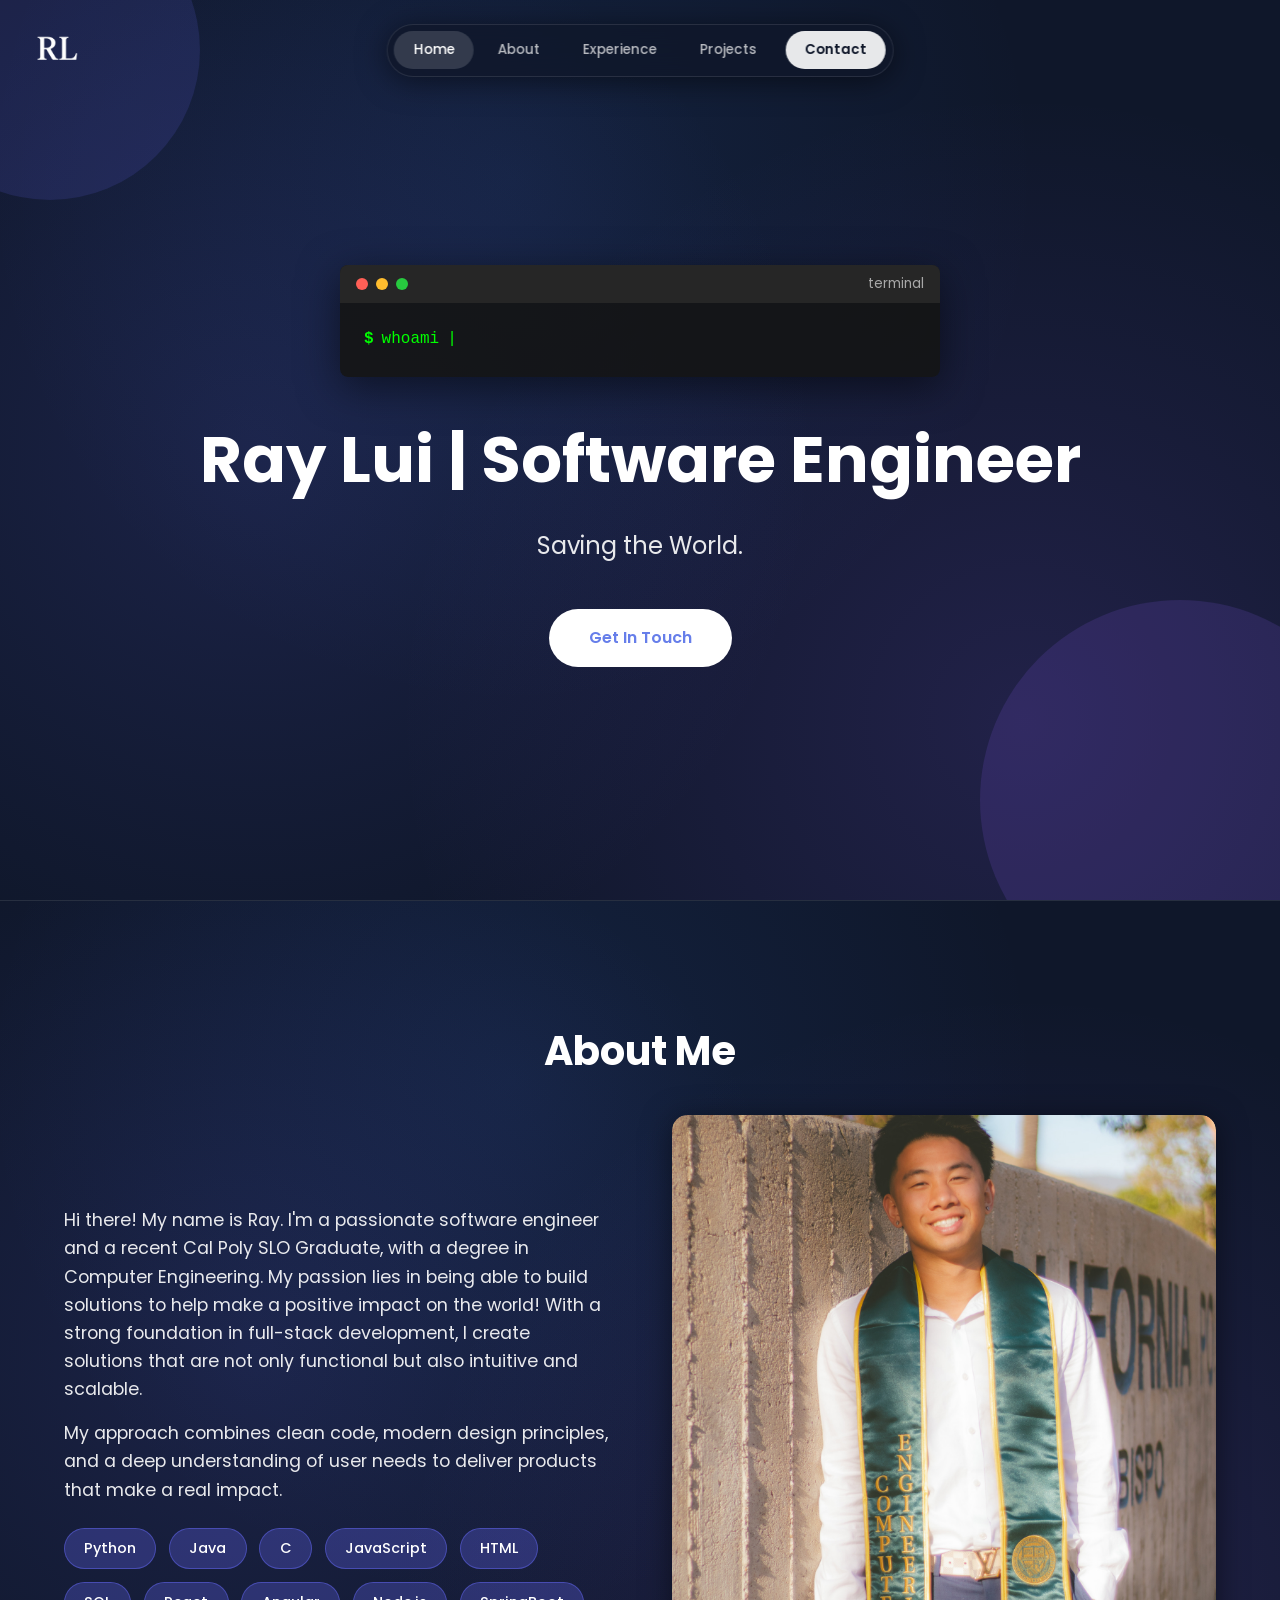
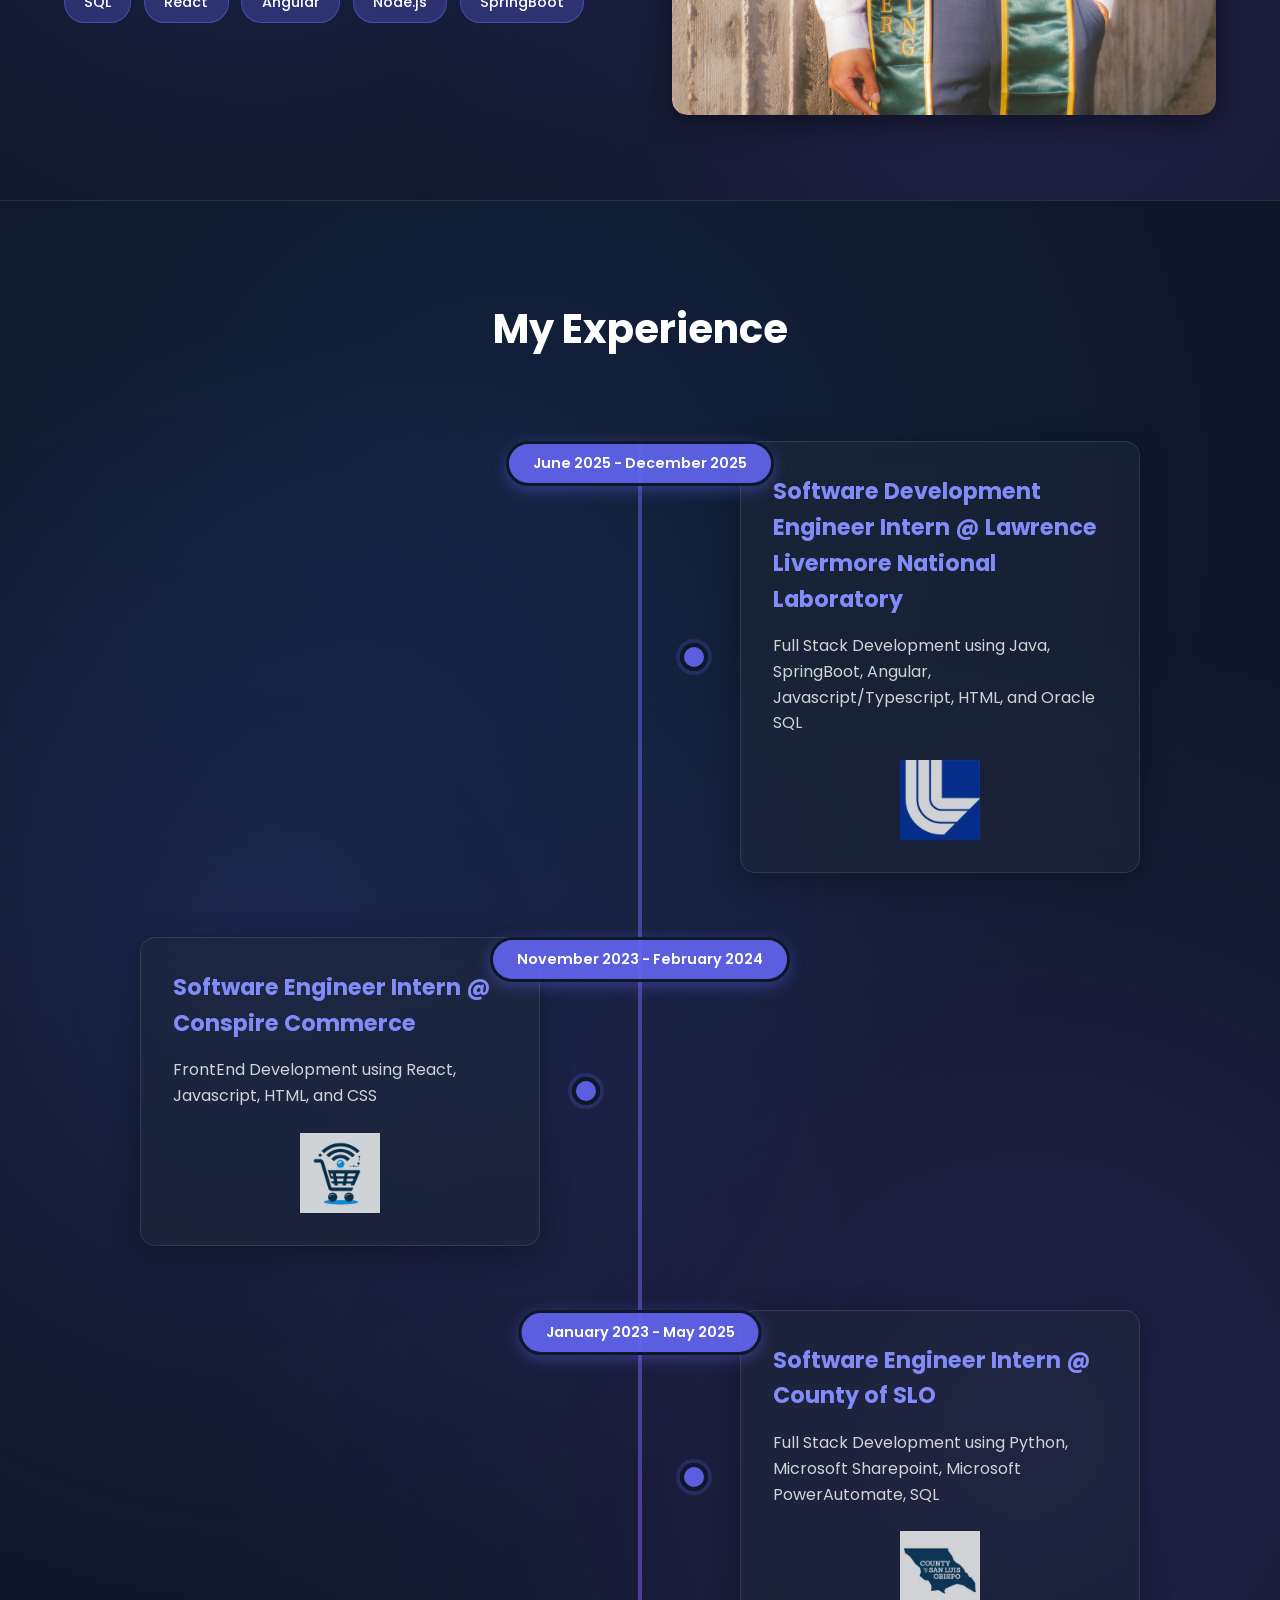
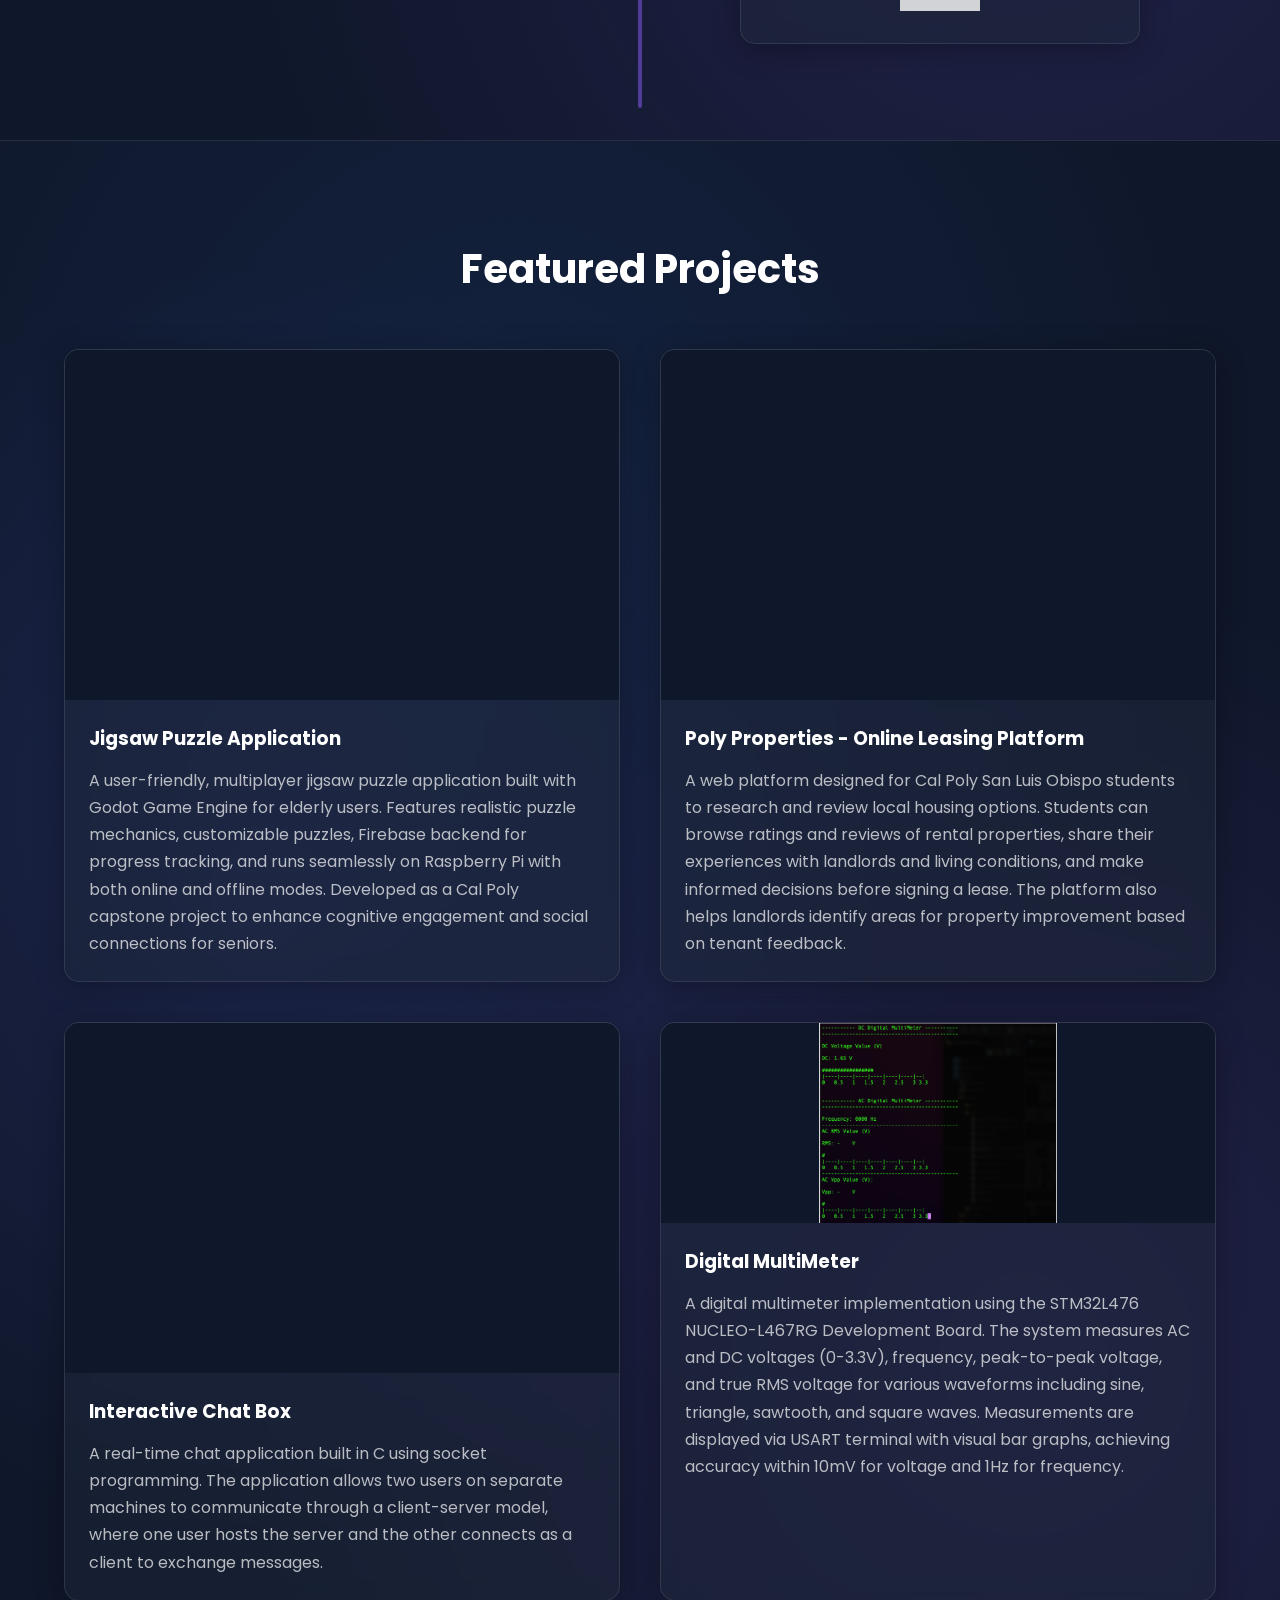
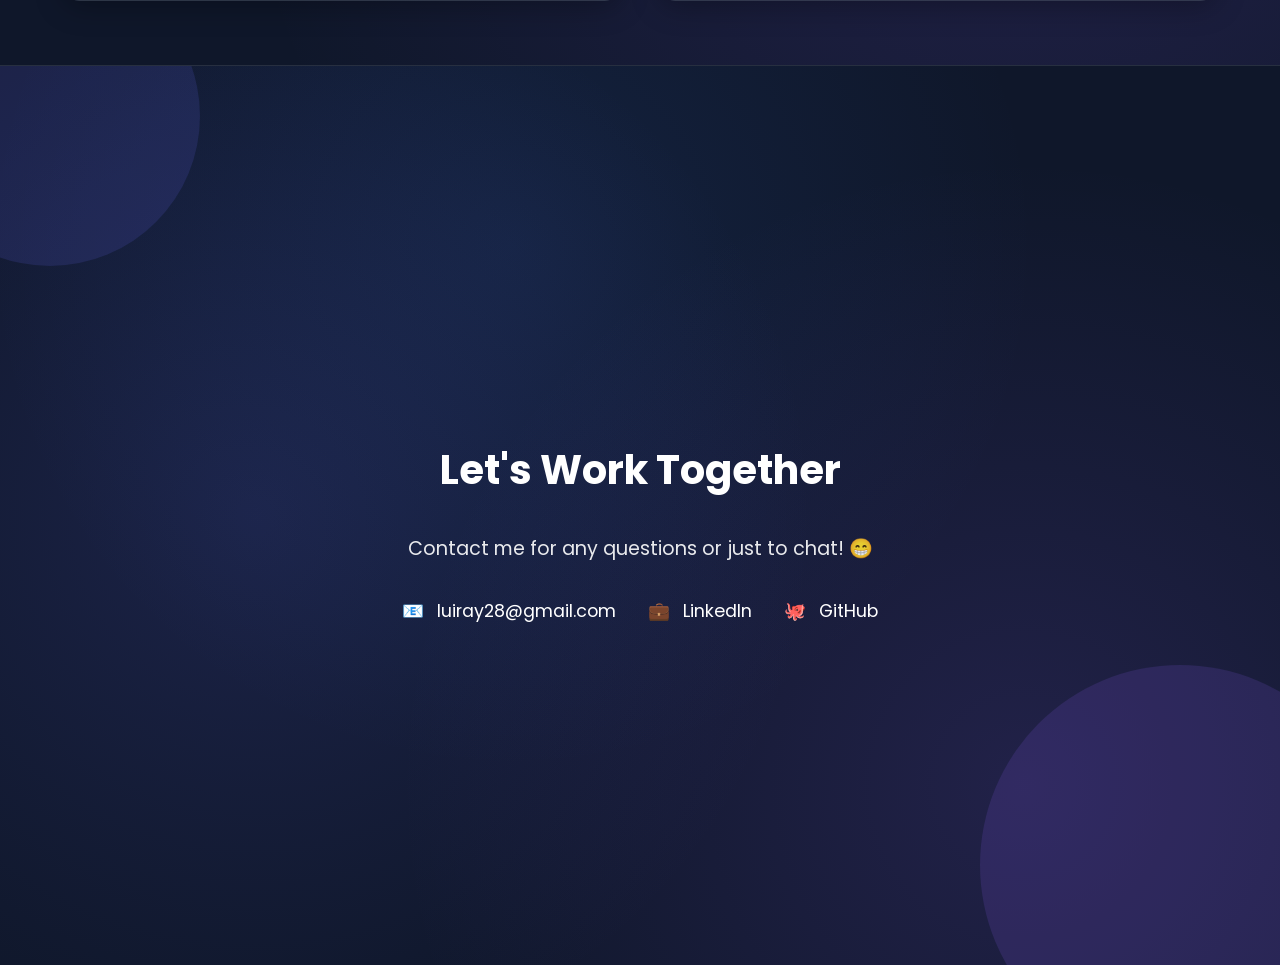
==== index.html @ 3133f4c2 "experience div lined up properly" ====
<!DOCTYPE html>
<html lang="en">
  <head>
    <meta charset="UTF-8" />
    <meta name="viewport" content="width=device-width, initial-scale=1.0" />
    <meta
      name="description"
      content="Software Engineer Portfolio - Full-stack developer specializing in modern web technologies"
    />
    <title>Ray Lui | Software Engineer</title>

    <!-- Link to your CSS file -->
    <link rel="stylesheet" href="css/style.css" />
    <link
      href="https://fonts.googleapis.com/css2?family=Poppins:wght@400;500;600;700;800&display=swap"
      rel="stylesheet"
    />
  </head>
  <body>
    <div class="logo-container">
      <a href="#home">
        <img src="images/Logo_White.png" alt="Your Logo" class="site-logo" />
      </a>
    </div>
    <!-- Navigation -->
    <nav>
      <div class="nav-pill-container">
        <a href="#home" class="nav-pill active">Home</a>
        <a href="#about" class="nav-pill">About</a>
        <a href="#experience" class="nav-pill">Experience</a>
        <a href="#projects" class="nav-pill">Projects</a>
        <a href="#contact" class="nav-pill-cta">Contact</a>
      </div>
    </nav>

    <!-- Hero Section -->
    <section id="home" class="hero">
      <div class="particles"></div>
      <div class="hero-content">
        <!-- Terminal Animation -->
        <div class="terminal">
          <div class="terminal-header">
            <div class="terminal-buttons">
              <span class="terminal-button red"></span>
              <span class="terminal-button yellow"></span>
              <span class="terminal-button green"></span>
            </div>
            <div class="terminal-title">terminal</div>
          </div>

          <div class="terminal-body">
            <div class="terminal-line">
              <span class="terminal-prompt">$</span>
              <span class="terminal-text"></span>
              <span class="terminal-cursor">|</span>
            </div>
          </div>
        </div>

        <h1>Ray Lui | Software Engineer</h1>
        <p class="subtitle">
          <span class="typing-text">Saving the World.</span>
        </p>
        <a href="#contact" class="cta-button">Get In Touch</a>
      </div>
    </section>

    <!-- About Section -->
    <section id="about" class="about">
      <div class="container">
        <h2>About Me</h2>
        <div class="about-content">
          <div class="about-text">
            <p>
              Hi there! My name is Ray. I'm a passionate software engineer and a
              recent Cal Poly SLO Graduate, with a degree in Computer
              Engineering. My passion lies in being able to build solutions to
              help make a positive impact on the world! With a strong foundation
              in full-stack development, I create solutions that are not only
              functional but also intuitive and scalable.
            </p>
            <p>
              My approach combines clean code, modern design principles, and a
              deep understanding of user needs to deliver products that make a
              real impact.
            </p>
            <div class="skills">
              <span class="skill-tag">Python</span>
              <span class="skill-tag">Java</span>
              <span class="skill-tag">C</span>
              <span class="skill-tag">JavaScript</span>
              <span class="skill-tag">HTML</span>
              <span class="skill-tag">SQL</span>
              <span class="skill-tag">React</span>
              <span class="skill-tag">Angular</span>
              <span class="skill-tag">Node.js</span>
              <span class="skill-tag">SpringBoot</span>
            </div>
          </div>
          <div class="about-image">
            <img
              src="images/gradPhoto.JPG"
              alt="Graduation photo"
              class="project-image"
            />
          </div>
        </div>
      </div>
    </section>

    <!-- Experience Section -->
    <section id="experience">
      <div class="container">
        <h2>My Experience</h2>
        <div class="timeline">
          <div class="timeline-item">
            <div class="timeline-date">June 2025 - December 2025</div>
            <div class="timeline-content">
              <div class="service-card">
                <h3>
                  Software Development Engineer Intern @ Lawrence Livermore
                  National Laboratory
                </h3>
                <p>
                  Full Stack Development using Java, SpringBoot, Angular,
                  Javascript/Typescript, HTML, and Oracle SQL
                </p>
                <div class="company-logo">
                  <img
                    src="images/lawrence_livermore_national_laboratory_logo.jpeg"
                    alt="LLNL Logo"
                  />
                </div>
              </div>
            </div>
          </div>

          <div class="timeline-item">
            <div class="timeline-date">November 2023 - February 2024</div>
            <div class="timeline-content">
              <div class="service-card">
                <h3>Software Engineer Intern @ Conspire Commerce</h3>
                <p>
                  FrontEnd Development using React, Javascript, HTML, and CSS
                </p>
                <div class="company-logo">
                  <img
                    src="images/conspirecommerce_logo.jpeg"
                    alt="Conspire Commerce Logo"
                  />
                </div>
              </div>
            </div>
          </div>

          <div class="timeline-item">
            <div class="timeline-date">January 2023 - May 2025</div>
            <div class="timeline-content">
              <div class="service-card">
                <h3>Software Engineer Intern @ County of SLO</h3>
                <p>
                  Full Stack Development using Python, Microsoft Sharepoint,
                  Microsoft PowerAutomate, SQL
                </p>
                <div class="company-logo">
                  <img
                    src="images/countyOfSloLogo.jpeg"
                    alt="County of SLO Logo"
                  />
                </div>
              </div>
            </div>
          </div>
        </div>
      </div>
    </section>

    <!-- Projects Section -->
    <section id="projects">
      <div class="container">
        <h2>Featured Projects</h2>
        <div class="projects-grid">
          <div class="project-card">
            <div class="project-video pdf-thumbnail">
              <video autoplay loop muted playsinline>
                <source src="videos/JigsawDemo.mp4" type="video/mp4" />
                Your browser does not support the video tag.
              </video>
              <div class="pdf-hover-overlay">
                <button class="view-pdf-btn" data-pdf="assets/Jigsaw.pdf">
                  📄 View Report
                </button>
              </div>
            </div>
            <div class="project-content">
              <h3>Jigsaw Puzzle Application</h3>
              <p>
                A user-friendly, multiplayer jigsaw puzzle application built
                with Godot Game Engine for elderly users. Features realistic
                puzzle mechanics, customizable puzzles, Firebase backend for
                progress tracking, and runs seamlessly on Raspberry Pi with both
                online and offline modes. Developed as a Cal Poly capstone
                project to enhance cognitive engagement and social connections
                for seniors.
              </p>
              <!-- Mobile button - BELOW content -->
              <button
                class="view-pdf-btn mobile-btn"
                data-pdf="assets/Jigsaw.pdf"
              >
                📄 View Report
              </button>
            </div>
          </div>
          <div class="project-card">
            <div class="project-video pdf-thumbnail">
              <video autoplay loop muted playsinline>
                <source src="videos/PolyPropertiesDemo.mp4" type="video/mp4" />
                Your browser does not support the video tag.
              </video>
              <div class="pdf-hover-overlay">
                <button
                  class="view-pdf-btn"
                  data-pdf="assets/PolyProperties.pdf"
                >
                  📄 View Report
                </button>
              </div>
            </div>
            <div class="project-content">
              <h3>Poly Properties - Online Leasing Platform</h3>
              <p>
                A web platform designed for Cal Poly San Luis Obispo students to
                research and review local housing options. Students can browse
                ratings and reviews of rental properties, share their
                experiences with landlords and living conditions, and make
                informed decisions before signing a lease. The platform also
                helps landlords identify areas for property improvement based on
                tenant feedback.
              </p>
              <!-- Mobile button - BELOW content -->
              <button
                class="view-pdf-btn mobile-btn"
                data-pdf="assets/PolyProperties.pdf"
              >
                📄 View Report
              </button>
            </div>
          </div>
          <div class="project-card">
            <div class="project-video">
              <video autoplay loop muted playsinline>
                <source src="videos/ChatBox.mp4" type="video/mp4" />
                Your browser does not support the video tag.
              </video>
            </div>
            <div class="project-content">
              <h3>Interactive Chat Box</h3>
              <p>
                A real-time chat application built in C using socket
                programming. The application allows two users on separate
                machines to communicate through a client-server model, where one
                user hosts the server and the other connects as a client to
                exchange messages.
              </p>
            </div>
          </div>
          <div class="project-card">
            <div class="project-image pdf-thumbnail">
              <img src="images/DMM.png" alt="Digital MultiMeter" />
              <div class="pdf-hover-overlay">
                <button class="view-pdf-btn" data-pdf="assets/P2DMM.pdf">
                  📄 View Report
                </button>
              </div>
            </div>
            <div class="project-content">
              <h3>Digital MultiMeter</h3>
              <p>
                A digital multimeter implementation using the STM32L476
                NUCLEO-L467RG Development Board. The system measures AC and DC
                voltages (0-3.3V), frequency, peak-to-peak voltage, and true RMS
                voltage for various waveforms including sine, triangle,
                sawtooth, and square waves. Measurements are displayed via USART
                terminal with visual bar graphs, achieving accuracy within 10mV
                for voltage and 1Hz for frequency.
              </p>
              <!-- Mobile button - BELOW content -->
              <button
                class="view-pdf-btn mobile-btn"
                data-pdf="assets/P2DMM.pdf"
              >
                📄 View Report
              </button>
            </div>
          </div>
        </div>
      </div>
    </section>

    <!-- Contact Section -->
    <section id="contact" class="contact">
      <div class="particles"></div>
      <div class="container">
        <h2>Let's Work Together</h2>
        <p style="font-size: 1.2rem; margin-bottom: 2rem; opacity: 0.9">
          Contact me for any questions or just to chat! 😁
        </p>
        <div class="contact-info">
          <div class="contact-item">
            <span>📧</span>
            <a href="mailto:luiray28@gmail.com">luiray28@gmail.com</a>
          </div>
          <div class="contact-item">
            <span>💼</span>
            <a href="https://www.linkedin.com/in/ray-lui123" target="_blank"
              >LinkedIn</a
            >
          </div>
          <div class="contact-item">
            <span>🐙</span>
            <a href="https://github.com/RayLui2" target="_blank">GitHub</a>
          </div>
        </div>
      </div>
    </section>

    <!-- PDF Modal -->
    <div id="pdfModal" class="pdf-modal">
      <div class="pdf-modal-content">
        <span class="close-pdf-modal">&times;</span>
        <iframe id="pdfFrame" src="" frameborder="0"></iframe>
      </div>
    </div>

    <!-- JavaScript for smooth scrolling and animations -->
    <script>
      // Smooth scrolling for navigation links
      document.querySelectorAll('a[href^="#"]').forEach((anchor) => {
        anchor.addEventListener('click', function (e) {
          e.preventDefault()
          const target = document.querySelector(this.getAttribute('href'))
          if (target) {
            target.scrollIntoView({ behavior: 'smooth' })
          }
        })
      })

      // Intersection Observer for fade-in animations
      const observer = new IntersectionObserver(
        (entries) => {
          entries.forEach((entry) => {
            if (entry.isIntersecting) {
              entry.target.style.opacity = '1'
              entry.target.style.transform = 'translateY(0)'
            }
          })
        },
        { threshold: 0.1 }
      )

      // Apply animations to cards
      document
        .querySelectorAll('.service-card, .project-card')
        .forEach((el) => {
          el.style.opacity = '0'
          el.style.transform = 'translateY(20px)'
          el.style.transition = 'opacity 0.6s, transform 0.6s'
          observer.observe(el)
        })

      // Highlight active nav pill on scroll
      const navPills = document.querySelectorAll('.nav-pill')
      const sections = document.querySelectorAll('section[id]')

      window.addEventListener('scroll', () => {
        let current = ''

        sections.forEach((section) => {
          const sectionTop = section.offsetTop
          const sectionHeight = section.clientHeight
          if (scrollY >= sectionTop - 200) {
            current = section.getAttribute('id')
          }
        })

        navPills.forEach((pill) => {
          pill.classList.remove('active')
          if (pill.getAttribute('href') === `#${current}`) {
            pill.classList.add('active')
          }
        })
      })

      // Play video on hover
      document.querySelectorAll('.project-card').forEach((card) => {
        const video = card.querySelector('.project-demo-video')
        if (video) {
          card.addEventListener('mouseenter', () => {
            video.play()
          })
          card.addEventListener('mouseleave', () => {
            video.pause()
            video.currentTime = 0
          })
        }
      })

      // PDF modal functionality
      const pdfModal = document.getElementById('pdfModal')
      const pdfFrame = document.getElementById('pdfFrame')
      const closePdfModal = document.querySelector('.close-pdf-modal')

      // Detect mobile device
      function isMobile() {
        return /Android|webOS|iPhone|iPad|iPod|BlackBerry|IEMobile|Opera Mini/i.test(
          navigator.userAgent
        )
      }

      // Open PDF modal
      document.querySelectorAll('.view-pdf-btn').forEach((btn) => {
        btn.addEventListener('click', function (e) {
          e.stopPropagation() // Prevent card click
          const pdfSrc = this.getAttribute('data-pdf')

          // On mobile, open in new tab instead of modal
          if (isMobile()) {
            window.open(pdfSrc, '_blank')
          } else {
            // Desktop: show in modal
            pdfFrame.src = pdfSrc
            pdfModal.style.display = 'block'
            document.body.style.overflow = 'hidden' // Prevent background scrolling
          }
        })
      })

      // Close modal with X button
      closePdfModal.addEventListener('click', () => {
        pdfModal.style.display = 'none'
        pdfFrame.src = ''
        document.body.style.overflow = 'auto'
      })

      // Close modal when clicking outside
      pdfModal.addEventListener('click', (e) => {
        if (e.target === pdfModal) {
          pdfModal.style.display = 'none'
          pdfFrame.src = ''
          document.body.style.overflow = 'auto'
        }
      })

      // Close modal with Escape key
      document.addEventListener('keydown', (e) => {
        if (e.key === 'Escape' && pdfModal.style.display === 'block') {
          pdfModal.style.display = 'none'
          pdfFrame.src = ''
          document.body.style.overflow = 'auto'
        }
      })

      // Terminal typing animation
      const terminalText = document.querySelector('.terminal-text')
      const commands = [
        'whoami',
        'Ray Lui - Software Engineer',
        'cat skills.txt',
        'Full-Stack Developer | Problem Solver',
      ]

      let commandIndex = 0
      let charIndex = 0
      let isDeleting = false
      let isPaused = false

      function typeTerminal() {
        const currentCommand = commands[commandIndex]

        if (isPaused) {
          setTimeout(typeTerminal, 1500)
          isPaused = false
          return
        }

        if (!isDeleting && charIndex <= currentCommand.length) {
          terminalText.textContent = currentCommand.substring(0, charIndex)
          charIndex++
          setTimeout(typeTerminal, 80)
        } else if (isDeleting && charIndex >= 0) {
          terminalText.textContent = currentCommand.substring(0, charIndex)
          charIndex--
          setTimeout(typeTerminal, 40)
        } else if (!isDeleting && charIndex > currentCommand.length) {
          isPaused = true
          isDeleting = true
          setTimeout(typeTerminal, 1500)
        } else if (isDeleting && charIndex < 0) {
          isDeleting = false
          commandIndex = (commandIndex + 1) % commands.length
          setTimeout(typeTerminal, 500)
        }
      }

      // Start terminal animation after a short delay
      setTimeout(typeTerminal, 500)

      // Force video autoplay on mobile
      if (isMobile()) {
        document.querySelectorAll('video').forEach((video) => {
          video.muted = true
          video.playsInline = true

          // Try to play immediately
          const playPromise = video.play()

          if (playPromise !== undefined) {
            playPromise.catch((error) => {
              // If autoplay fails, play on first user interaction
              document.addEventListener(
                'touchstart',
                function playOnTouch() {
                  video.play()
                  document.removeEventListener('touchstart', playOnTouch)
                },
                { once: true }
              )
            })
          }
        })
      }
    </script>
  </body>
</html>
---- css/style.css ----
/* ===========================
   RESET & BASE STYLES
   =========================== */
* {
  margin: 0;
  padding: 0;
  box-sizing: border-box;
}

body {
  font-family: 'Poppins', -apple-system, BlinkMacSystemFont, 'Segoe UI',
    sans-serif;
  line-height: 1.6;
  color: #333;
  overflow-x: hidden;
  background: #0f172a; /* Dark base background */
}

.container {
  max-width: 1200px;
  width: 100%;
}

section {
  min-height: 100vh;
  padding: 6rem 5% 4rem;
  display: flex;
  align-items: center;
  justify-content: center;
  position: relative;
}

h2 {
  font-size: 2.5rem;
  margin-bottom: 2rem;
  color: #ffffff;
  text-align: center;
}

/* ===========================
     ANIMATED BACKGROUND
     =========================== */
section::before {
  content: '';
  position: absolute;
  top: 0;
  left: 0;
  width: 100%;
  height: 100%;
  background: radial-gradient(
      circle at 20% 50%,
      rgba(99, 102, 241, 0.15) 0%,
      transparent 50%
    ),
    radial-gradient(
      circle at 80% 80%,
      rgba(139, 92, 246, 0.15) 0%,
      transparent 50%
    ),
    radial-gradient(
      circle at 40% 20%,
      rgba(59, 130, 246, 0.1) 0%,
      transparent 50%
    );
  animation: backgroundShift 15s ease-in-out infinite;
  z-index: 0;
}

@keyframes backgroundShift {
  0%,
  100% {
    opacity: 1;
    transform: scale(1) translate(0, 0);
  }
  33% {
    opacity: 0.8;
    transform: scale(1.1) translate(5%, -5%);
  }
  66% {
    opacity: 0.9;
    transform: scale(1.05) translate(-5%, 5%);
  }
}

/* Ensure content is above background */
.container {
  position: relative;
  z-index: 1;
}

/* ===========================
     LOGO
     =========================== */

/* Logo in top left */
.logo-container {
  position: fixed;
  top: 1.5rem;
  left: 2rem;
  z-index: 1001;
}

.site-logo {
  height: 50px;
  width: auto;
  transition: transform 0.3s ease;
  cursor: pointer;
}

.site-logo:hover {
  transform: scale(1.05);
}

/* ===========================
     NAVIGATION - SMALLER PILL STYLE
     =========================== */
nav {
  position: fixed;
  top: 1.5rem;
  left: 50%;
  transform: translateX(-50%);
  z-index: 1000;
  padding: 0;
}

.nav-pill-container {
  display: flex;
  align-items: center;
  gap: 0.3rem;
  background: rgba(15, 23, 42, 0.8);
  backdrop-filter: blur(20px);
  -webkit-backdrop-filter: blur(20px);
  padding: 0.4rem;
  border-radius: 100px;
  box-shadow: 0 4px 30px rgba(0, 0, 0, 0.5);
  border: 1px solid rgba(255, 255, 255, 0.1);
}

.nav-pill {
  padding: 0.5rem 1.2rem;
  border-radius: 100px;
  text-decoration: none;
  color: rgba(255, 255, 255, 0.7);
  font-weight: 500;
  font-size: 0.85rem;
  transition: all 0.3s ease;
  white-space: nowrap;
}

.nav-pill:hover {
  color: #ffffff;
  background: rgba(255, 255, 255, 0.1);
}

.nav-pill.active {
  background: rgba(255, 255, 255, 0.15);
  color: #ffffff;
}

.nav-pill-cta {
  padding: 0.5rem 1.2rem;
  border-radius: 100px;
  text-decoration: none;
  color: #0f172a;
  background: rgba(255, 255, 255, 0.9);
  font-weight: 600;
  font-size: 0.85rem;
  transition: all 0.3s ease;
  margin-left: 0.3rem;
}

.nav-pill-cta:hover {
  background: #ffffff;
  transform: translateY(-2px);
  box-shadow: 0 4px 15px rgba(255, 255, 255, 0.3);
}

/* ===========================
     HERO SECTION
     =========================== */
.hero {
  background: transparent;
  color: white;
  text-align: center;
  flex-direction: column;
  position: relative;
  overflow: hidden;
}

.hero-content {
  position: relative;
  z-index: 2;
}

.particles {
  position: absolute;
  top: 0;
  left: 0;
  width: 100%;
  height: 100%;
  overflow: hidden;
  z-index: 1;
}

.particles::before,
.particles::after {
  content: '';
  position: absolute;
  width: 300px;
  height: 300px;
  border-radius: 50%;
  background: rgba(99, 102, 241, 0.15);
  animation: float 6s infinite ease-in-out;
}

.particles::before {
  top: -100px;
  left: -100px;
  animation-delay: 0s;
}

.particles::after {
  bottom: -100px;
  right: -100px;
  animation-delay: 3s;
  width: 400px;
  height: 400px;
  background: rgba(139, 92, 246, 0.15);
}

@keyframes float {
  0%,
  100% {
    transform: translate(0, 0) scale(1);
  }
  33% {
    transform: translate(50px, -50px) scale(1.1);
  }
  66% {
    transform: translate(-50px, 50px) scale(0.9);
  }
}

.hero h1 {
  font-size: 4rem;
  margin-bottom: 1rem;
  animation: fadeInUp 1s ease-out;
}

.hero .subtitle {
  font-size: 1.5rem;
  margin-bottom: 2rem;
  opacity: 0.9;
  animation: fadeInUp 1s ease-out 0.2s backwards;
}

/* ===========================
   CTA BUTTON - PULSE ANIMATION
   =========================== */

.cta-button {
  display: inline-block;
  padding: 1rem 2.5rem;
  background: white;
  color: #667eea;
  text-decoration: none;
  border-radius: 50px;
  font-weight: 600;
  transition: transform 0.3s, box-shadow 0.3s;
  animation: fadeInUp 1s ease-out 0.4s backwards,
    buttonPulse 2s ease-in-out infinite;
}

@keyframes buttonPulse {
  0%,
  100% {
    box-shadow: 0 0 0 0 rgba(255, 255, 255, 0.7);
  }
  50% {
    box-shadow: 0 0 0 15px rgba(255, 255, 255, 0);
  }
}

.cta-button:hover {
  transform: translateY(-3px) scale(1.05);
  box-shadow: 0 10px 30px rgba(255, 255, 255, 0.3);
  animation: none; /* Stops pulse on hover */
}

/* ===========================
   LOOPING TYPING ANIMATION - NO CURSOR
   =========================== */

.typing-text {
  display: inline-block;
  overflow: hidden;
  white-space: nowrap;
  animation: typing-loop 6s infinite;
}

@keyframes typing-loop {
  0% {
    width: 0;
  }
  20% {
    width: 0;
  }
  40% {
    width: 17ch; /* Fully typed "Saving the World." */
  }
  70% {
    width: 17ch; /* Hold */
  }
  90% {
    width: 0; /* Delete */
  }
  100% {
    width: 0;
  }
}

/* ===========================
     ABOUT SECTION
     =========================== */
.about {
  background: transparent;
  border-top: 1px solid rgba(255, 255, 255, 0.1);
}

.about h2 {
  color: #ffffff;
}

.about-content {
  display: grid;
  grid-template-columns: 1fr 1fr;
  gap: 4rem;
  align-items: center;
}

.about-text p {
  font-size: 1.1rem;
  color: rgba(255, 255, 255, 0.9);
  margin-bottom: 1rem;
}

.skills {
  display: flex;
  flex-wrap: wrap;
  gap: 0.8rem;
  margin-top: 1.5rem;
}

.skill-tag {
  background: rgba(99, 102, 241, 0.3);
  color: white;
  padding: 0.5rem 1.2rem;
  border-radius: 25px;
  font-size: 0.9rem;
  font-weight: 500;
  border: 1px solid rgba(99, 102, 241, 0.5);
}

.about-image {
  width: 100%;
  height: 600px;
  border-radius: 15px;
  overflow: hidden;
  box-shadow: 0 5px 30px rgba(0, 0, 0, 0.5);
}

.about-image img {
  width: 100%;
  height: 100%;
  object-fit: cover;
  object-position: center;
  border-radius: 15px;
}

/* ===========================
     EXPERIENCE SECTION
     =========================== */

#experience {
  background: transparent;
  border-top: 1px solid rgba(255, 255, 255, 0.1);
}

#experience h2 {
  color: #ffffff;
}

/* Timeline Container */
.timeline {
  position: relative;
  max-width: 1000px;
  margin: 3rem auto 0;
  padding: 2rem 0;
}

/* Vertical Line */
.timeline::before {
  content: '';
  position: absolute;
  left: 50%;
  transform: translateX(-50%);
  width: 4px;
  height: 100%;
  background: linear-gradient(
    to bottom,
    rgba(99, 102, 241, 0.5),
    rgba(139, 92, 246, 0.5)
  );
  border-radius: 2px;
}

/* Timeline Item */
.timeline-item {
  position: relative;
  margin-bottom: 4rem;
}

.timeline-item:last-child {
  margin-bottom: 0;
}

/* Timeline Date Badge */
.timeline-date {
  position: absolute;
  left: 50%;
  transform: translateX(-50%);
  background: rgba(99, 102, 241, 0.9);
  color: white;
  padding: 0.5rem 1.5rem;
  border-radius: 50px;
  font-weight: 600;
  font-size: 0.9rem;
  white-space: nowrap;
  z-index: 2;
  box-shadow: 0 4px 15px rgba(99, 102, 241, 0.4);
  border: 3px solid rgba(15, 23, 42, 1);
}

/* Timeline Content */
.timeline-content {
  width: calc(50% - 50px);
  position: relative;
}

/* Alternating sides */
.timeline-item:nth-child(odd) .timeline-content {
  margin-left: auto;
  padding-left: 50px;
}

.timeline-item:nth-child(even) .timeline-content {
  margin-right: auto;
  padding-right: 50px;
}

/* Timeline Dot */
.timeline-content::before {
  content: '';
  position: absolute;
  top: 50%;
  width: 20px;
  height: 20px;
  background: rgba(99, 102, 241, 0.9);
  border: 4px solid rgba(15, 23, 42, 1);
  border-radius: 50%;
  transform: translateY(-50%);
  z-index: 1;
  box-shadow: 0 0 0 4px rgba(99, 102, 241, 0.2);
}

.timeline-item:nth-child(odd) .timeline-content::before {
  left: -10px;
}

.timeline-item:nth-child(even) .timeline-content::before {
  right: -10px;
}

.services-grid {
  display: grid;
  grid-template-columns: repeat(auto-fit, minmax(280px, 1fr));
  gap: 2rem;
  margin-top: 3rem;
}

.service-card {
  background: rgba(30, 41, 59, 0.5);
  backdrop-filter: blur(10px);
  padding: 2rem;
  border-radius: 15px;
  box-shadow: 0 5px 30px rgba(0, 0, 0, 0.3);
  transition: transform 0.3s, box-shadow 0.3s;
  border: 1px solid rgba(255, 255, 255, 0.1);
}

.service-card:hover {
  transform: translateY(-10px);
  box-shadow: 0 15px 40px rgba(0, 0, 0, 0.5);
  border-color: rgba(99, 102, 241, 0.5);
}

.service-card h3 {
  color: #818cf8;
  margin-bottom: 1rem;
  font-size: 1.4rem;
}

.service-card p {
  color: rgba(255, 255, 255, 0.8);
}

.company-logo {
  margin-top: 1.5rem;
  display: flex;
  justify-content: center;
  align-items: center;
}

.company-logo img {
  max-width: 150px;
  max-height: 80px;
  object-fit: contain;
  opacity: 0.8;
  transition: opacity 0.3s;
}

.company-logo img:hover {
  opacity: 1;
}

/* ===========================
   TERMINAL ANIMATION
   =========================== */

.terminal {
  background: rgba(20, 20, 20, 0.9);
  border-radius: 8px;
  padding: 0;
  margin: 0 auto 2rem;
  max-width: 600px;
  box-shadow: 0 10px 40px rgba(0, 0, 0, 0.5);
  overflow: hidden;
  animation: fadeInUp 0.8s ease-out;
}

.terminal-header {
  background: rgba(40, 40, 40, 0.9);
  padding: 0.5rem 1rem;
  display: flex;
  align-items: center;
  gap: 0.5rem;
}

.terminal-buttons {
  display: flex;
  gap: 0.5rem;
}

.terminal-button {
  width: 12px;
  height: 12px;
  border-radius: 50%;
}

.terminal-button.red {
  background: #ff5f56;
}

.terminal-button.yellow {
  background: #ffbd2e;
}

.terminal-button.green {
  background: #27c93f;
}

.terminal-title {
  color: rgba(255, 255, 255, 0.6);
  font-size: 0.85rem;
  margin-left: auto;
}

.terminal-body {
  padding: 1.5rem;
  font-family: 'Courier New', monospace;
  font-size: 1rem;
  color: #00ff00;
  min-height: 60px;
}

.terminal-line {
  display: flex;
  align-items: center;
  gap: 0.5rem;
}

.terminal-prompt {
  color: #00ff00;
  font-weight: bold;
}

.terminal-text {
  color: #00ff00;
}

.terminal-cursor {
  color: #00ff00;
  animation: blink 0.7s step-end infinite;
}

@keyframes blink {
  from,
  to {
    opacity: 1;
  }
  50% {
    opacity: 0;
  }
}

/* Mobile responsiveness */
@media (max-width: 768px) {
  .terminal {
    max-width: 100%;
    font-size: 0.9rem;
  }

  .terminal-body {
    padding: 1rem;
    font-size: 0.85rem;
  }
}

/* ===========================
     PROJECTS SECTION
     =========================== */

#projects {
  background: transparent;
  border-top: 1px solid rgba(255, 255, 255, 0.1);
}

#projects h2 {
  color: #ffffff;
}

.projects-grid {
  display: grid;
  grid-template-columns: repeat(2, 1fr);
  gap: 2.5rem;
  margin-top: 3rem;
}

/* Mobile: 1 column */
@media (max-width: 768px) {
  .projects-grid {
    grid-template-columns: 1fr;
  }
}

.project-card {
  background: rgba(30, 41, 59, 0.5);
  backdrop-filter: blur(10px);
  border-radius: 15px;
  overflow: hidden;
  box-shadow: 0 5px 30px rgba(0, 0, 0, 0.3);
  transition: transform 0.3s;
  border: 1px solid rgba(255, 255, 255, 0.1);
}

.project-card:hover {
  transform: scale(1.03);
  border-color: rgba(99, 102, 241, 0.5);
}

.project-image {
  width: 100%;
  height: 200px;
  background: linear-gradient(
    135deg,
    rgba(99, 102, 241, 0.3) 0%,
    rgba(118, 75, 162, 0.3) 100%
  );
  display: flex;
  align-items: center;
  justify-content: center;
  color: white;
  font-size: 3rem;
}

.project-content {
  padding: 1.5rem;
}

.project-content h3 {
  color: #ffffff;
  margin-bottom: 0.8rem;
}

.project-content p {
  color: rgba(255, 255, 255, 0.7);
  line-height: 1.7;
}

.project-video {
  width: 100%;
  height: 350px;
  background: #0f172a;
  overflow: hidden;
  position: relative;
  display: flex;
  align-items: center;
  justify-content: center;
}

.project-video video {
  width: 100%;
  height: 100%;
  object-fit: contain;
}

/* ===========================
     PDF MODAL
     =========================== */

.pdf-thumbnail {
  position: relative;
  overflow: hidden;
}

.pdf-thumbnail img {
  width: 100%;
  height: 100%;
  object-fit: contain;
  transition: transform 0.3s;
  background: #0f172a;
}

.pdf-thumbnail video {
  width: 100%;
  height: 100%;
  object-fit: contain;
}

.pdf-hover-overlay {
  position: absolute;
  top: 0;
  left: 0;
  width: 100%;
  height: 100%;
  background: rgba(0, 0, 0, 0.7);
  display: flex;
  align-items: center;
  justify-content: center;
  opacity: 0;
  transition: opacity 0.3s;
}

.pdf-thumbnail:hover .pdf-hover-overlay {
  opacity: 1;
}

.pdf-thumbnail:hover img {
  transform: scale(1.05);
}

.view-pdf-btn {
  background: rgba(255, 255, 255, 0.95);
  color: #0f172a;
  border: none;
  padding: 1rem 2rem;
  border-radius: 50px;
  font-weight: 600;
  font-size: 1rem;
  cursor: pointer;
  transition: all 0.3s;
  box-shadow: 0 4px 15px rgba(0, 0, 0, 0.2);
  transform: translateY(10px);
}

.pdf-thumbnail:hover .view-pdf-btn {
  transform: translateY(0);
}

.view-pdf-btn:hover {
  background: white;
  transform: translateY(-3px);
  box-shadow: 0 6px 20px rgba(0, 0, 0, 0.3);
}

.pdf-modal {
  display: none;
  position: fixed;
  z-index: 2000;
  left: 0;
  top: 0;
  width: 100%;
  height: 100%;
  background: rgba(0, 0, 0, 0.95);
  animation: fadeIn 0.3s;
}

.pdf-modal-content {
  position: relative;
  margin: 2% auto;
  width: 90%;
  height: 90%;
  max-width: 1200px;
  animation: slideIn 0.3s;
}

.pdf-modal-content iframe {
  width: 100%;
  height: 100%;
  border: none;
  border-radius: 10px;
  background: white;
}

.close-pdf-modal {
  position: absolute;
  top: -50px;
  right: 10px;
  color: white;
  font-size: 45px;
  font-weight: bold;
  cursor: pointer;
  z-index: 2001;
  transition: color 0.3s;
}

.close-pdf-modal:hover {
  color: #ccc;
}

@keyframes fadeIn {
  from {
    opacity: 0;
  }
  to {
    opacity: 1;
  }
}

@keyframes slideIn {
  from {
    transform: translateY(-50px);
    opacity: 0;
  }
  to {
    transform: translateY(0);
    opacity: 1;
  }
}

/* Mobile responsive */
@media (max-width: 768px) {
  .pdf-modal-content {
    width: 95%;
    height: 85%;
    margin: 5% auto;
  }

  .close-pdf-modal {
    top: -40px;
    font-size: 35px;
  }

  .view-pdf-btn {
    padding: 0.8rem 1.5rem;
    font-size: 0.9rem;
  }
}

/* Disable hover overlay on mobile/touch devices */
@media (hover: none) and (pointer: coarse) {
  /* Hide the hover overlay completely on mobile */
  .pdf-hover-overlay {
    display: none !important;
  }

  /* Remove hover effects */
  .pdf-thumbnail:hover img,
  .pdf-thumbnail:hover video {
    transform: none;
  }
}

/* Mobile-only button styling */
.view-pdf-btn.mobile-btn {
  display: none;
}

@media (hover: none) and (pointer: coarse) {
  .view-pdf-btn.mobile-btn {
    display: inline-block;
    position: static;
    margin-top: 1rem;
    transform: none;
    opacity: 1;
    pointer-events: auto;
  }
}

/* ===========================
     CONTACT SECTION
     =========================== */
.contact {
  background: transparent;
  color: white;
  text-align: center;
  border-top: 1px solid rgba(255, 255, 255, 0.1);
}

.contact h2 {
  color: white;
}

.contact-info {
  display: flex;
  gap: 2rem;
  justify-content: center;
  margin-top: 2rem;
  flex-wrap: wrap;
}

.contact-item {
  display: flex;
  align-items: center;
  gap: 0.8rem;
  font-size: 1.1rem;
}

.contact-item a {
  color: white;
  text-decoration: none;
  transition: opacity 0.3s;
}

.contact-item a:hover {
  opacity: 0.8;
}

/* ===========================
     ANIMATIONS
     =========================== */
@keyframes fadeInUp {
  from {
    opacity: 0;
    transform: translateY(30px);
  }
  to {
    opacity: 1;
    transform: translateY(0);
  }
}

/* ===========================
     RESPONSIVE STYLES
     =========================== */
@media (max-width: 768px) {
  .hero h1 {
    font-size: 2.5rem;
  }

  .about-content {
    grid-template-columns: 1fr;
  }

  .nav-links {
    gap: 1rem;
  }

  section {
    padding: 5rem 5% 3rem;
  }

  .services-grid {
    grid-template-columns: 1fr;
  }

  .projects-grid {
    grid-template-columns: 1fr;
  }
}

@media (max-width: 480px) {
  .hero h1 {
    font-size: 2rem;
  }

  .hero .subtitle {
    font-size: 1.2rem;
  }

  .nav-links {
    flex-direction: column;
    gap: 0.5rem;
    font-size: 0.9rem;
  }

  h2 {
    font-size: 2rem;
  }

  .project-image {
    height: 150px;
    font-size: 2rem;
  }

  .logo-container {
    top: 1rem;
    left: 1rem;
  }

  .site-logo {
    height: 40px; /* Smaller logo on mobile */
  }

  nav {
    top: 1rem;
    left: 50%;
    transform: translateX(-50%);
    width: 90%; /* Make nav narrower on mobile */
  }

  .nav-pill-container {
    padding: 0.3rem;
    gap: 0.2rem;
  }

  .nav-pill {
    padding: 0.4rem 0.8rem;
    font-size: 0.75rem; /* Smaller text */
  }

  .nav-pill-cta {
    padding: 0.4rem 0.8rem;
    font-size: 0.75rem;
    margin-left: 0.2rem;
  }

  /* Hide video controls on mobile */
  .project-video video::-webkit-media-controls {
    display: none !important;
  }

  .project-video video::-webkit-media-controls-enclosure {
    display: none !important;
  }

  .project-video video::-webkit-media-controls-panel {
    display: none !important;
  }

  .project-video video {
    pointer-events: none; /* Prevent interaction with video controls */
  }

  /* Fix timeline on mobile */
  .timeline::before {
    left: 20px;
  }

  .timeline-date {
    position: relative;
    left: 0;
    transform: none;
    margin-bottom: 1rem;
    display: inline-block;
    font-size: 0.75rem;
    padding: 0.4rem 1rem;
  }

  .timeline-content {
    width: 100%;
    padding-left: 50px !important;
    padding-right: 0 !important;
  }

  .timeline-content::before {
    left: 10px !important;
    right: auto !important;
  }

  .timeline-item {
    margin-bottom: 3rem;
  }

  /* Fix hero section spacing on mobile */
  .hero h1 {
    font-size: 1.8rem;
    margin-bottom: 0.5rem;
  }

  .hero .subtitle {
    font-size: 1.1rem;
    margin-bottom: 1.5rem;
  }

  .cta-button {
    padding: 0.8rem 2rem;
    font-size: 0.9rem;
  }

  /* Fix about section on mobile */
  .about-content {
    grid-template-columns: 1fr;
    gap: 2rem;
  }

  .about-image {
    height: 400px; /* Shorter on mobile */
  }

  /* Fix terminal on mobile */
  .terminal {
    max-width: 100%;
    margin: 0 0 1.5rem 0;
  }

  .terminal-body {
    padding: 1rem;
    font-size: 0.85rem;
    min-height: 50px;
  }

  /* Fix project cards on mobile */
  .projects-grid {
    grid-template-columns: 1fr;
    gap: 2rem;
  }

  .project-video {
    height: 250px; /* Smaller video height on mobile */
  }

  /* Fix contact section on mobile */
  .contact-info {
    flex-direction: column;
    gap: 1rem;
  }

  .contact-item {
    font-size: 1rem;
  }
}

@media (max-width: 480px) {
  /* Extra small phones */
  .nav-pill-container {
    padding: 0.25rem;
  }

  .nav-pill,
  .nav-pill-cta {
    padding: 0.3rem 0.6rem;
    font-size: 0.7rem;
  }

  .hero h1 {
    font-size: 1.5rem;
  }

  .hero .subtitle {
    font-size: 1rem;
  }

  .timeline-date {
    font-size: 0.7rem;
    padding: 0.3rem 0.8rem;
  }

  .service-card {
    padding: 1.5rem;
  }

  .service-card h3 {
    font-size: 1.2rem;
  }

  .project-video {
    height: 200px;
  }

  h2 {
    font-size: 1.8rem;
  }
}

/* Hide ALL video controls globally */
video::-webkit-media-controls {
  display: none !important;
}

video::-webkit-media-controls-enclosure {
  display: none !important;
}

video::-webkit-media-controls-panel {
  display: none !important;
}

video::-webkit-media-controls-play-button {
  display: none !important;
}

video::-webkit-media-controls-start-playback-button {
  display: none !important;
}

/* Firefox */
video::-moz-media-controls {
  display: none !important;
}

/* For all browsers - add this attribute to your videos */
video {
  pointer-events: none; /* Prevents clicking play button */
}

/* Re-enable pointer events for PDF thumbnails hover overlay */
.pdf-hover-overlay {
  pointer-events: auto;
}
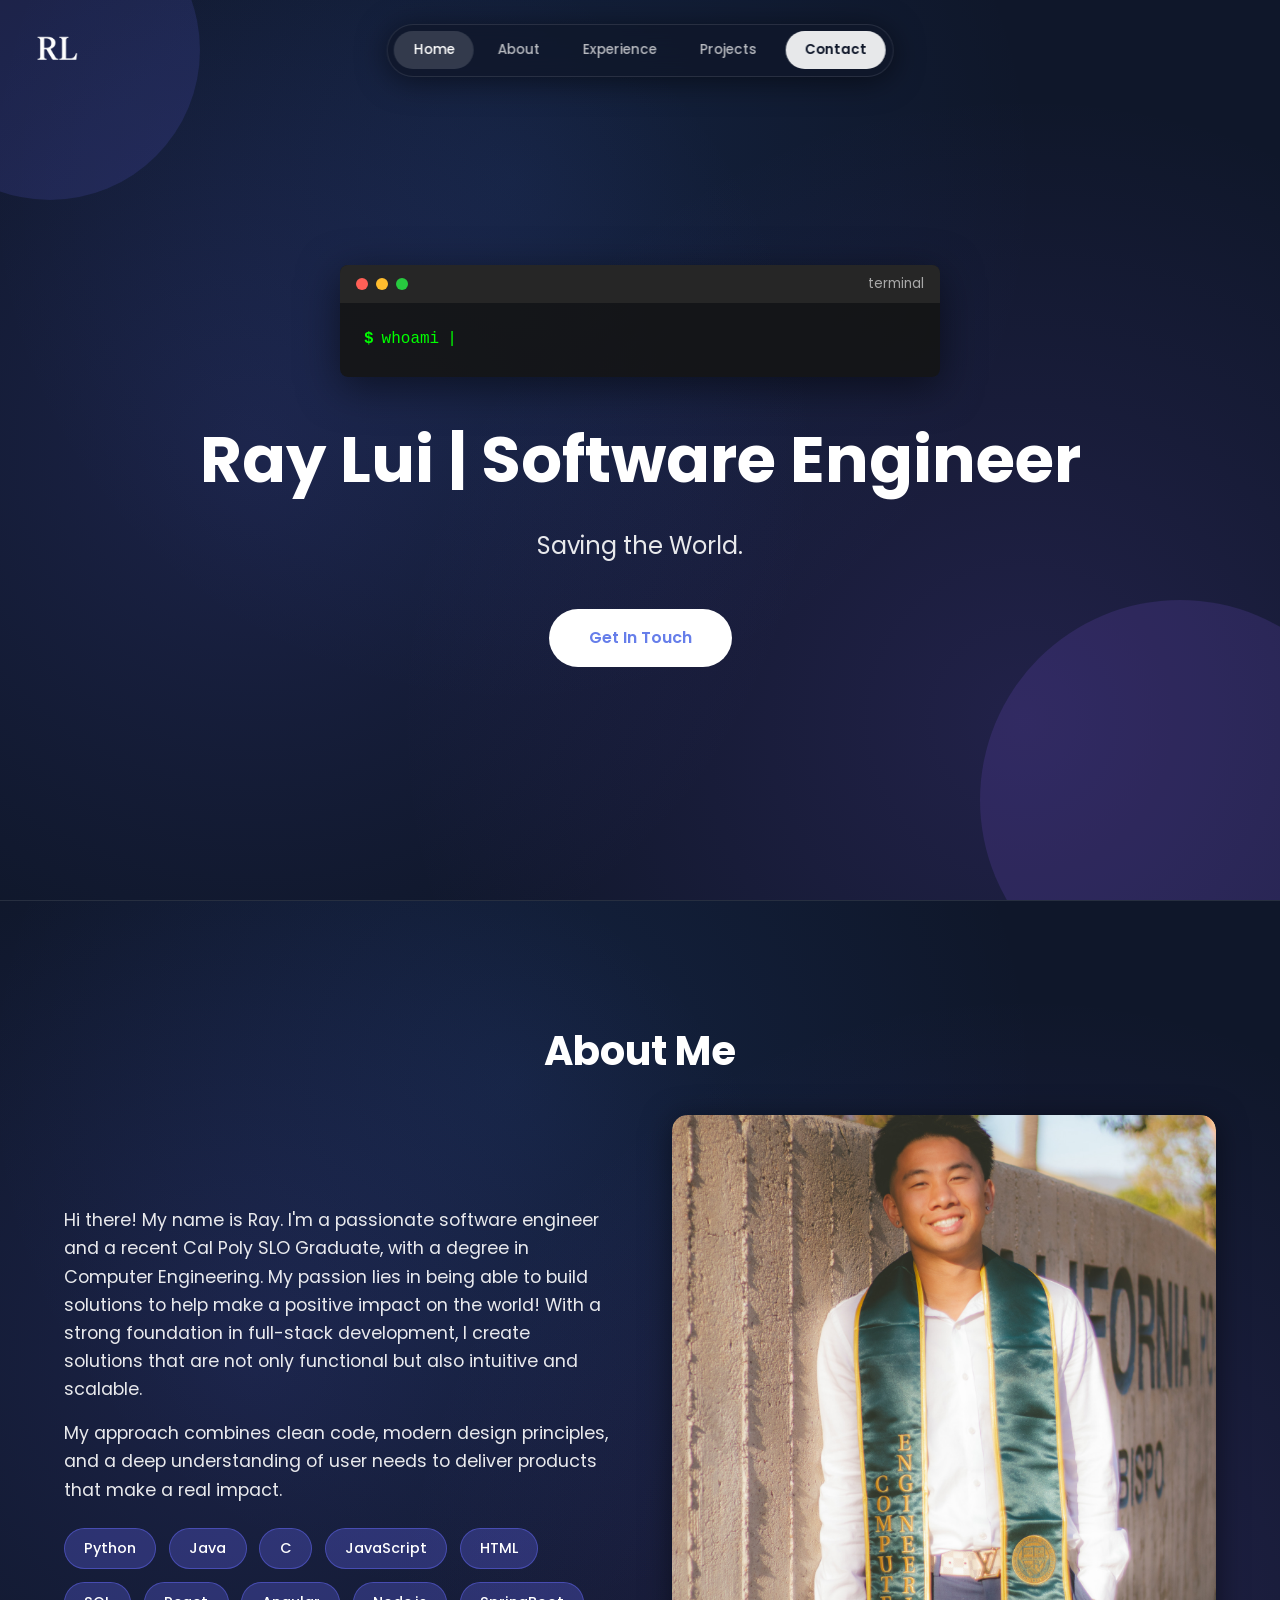
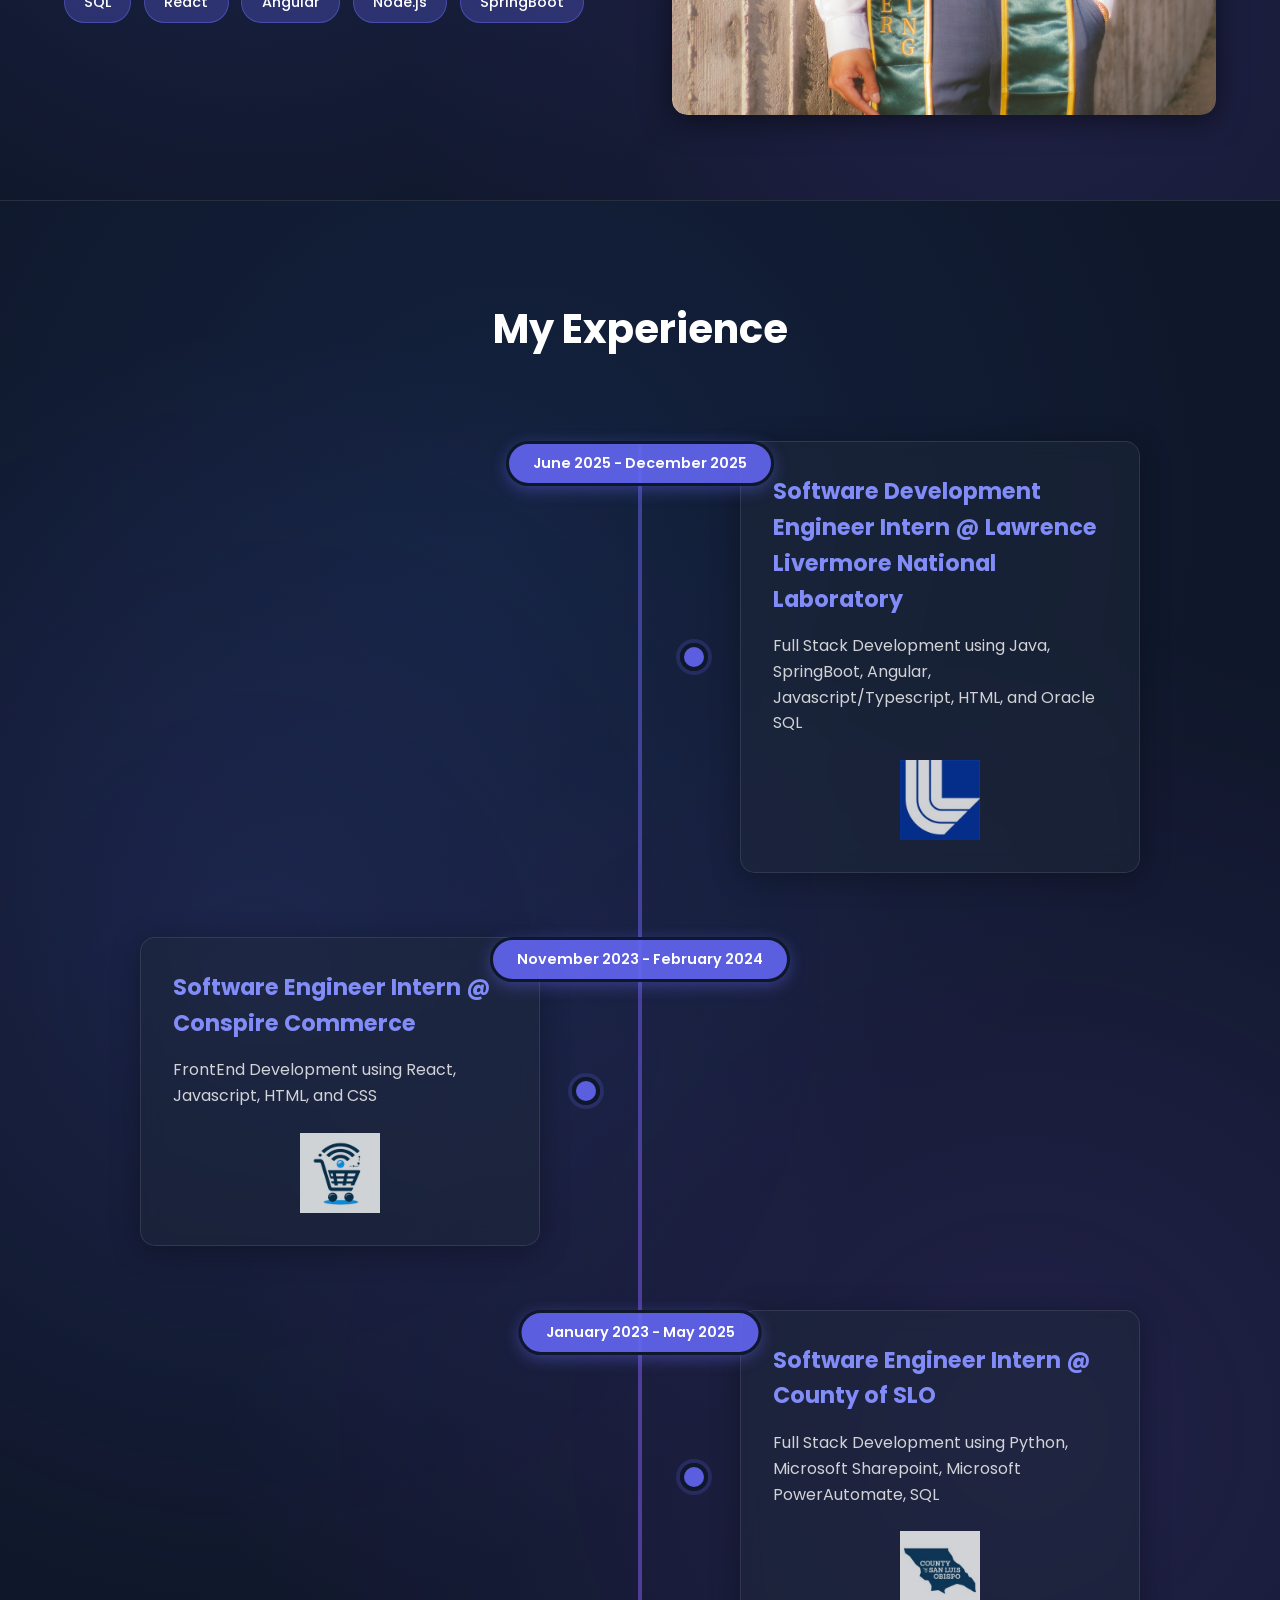
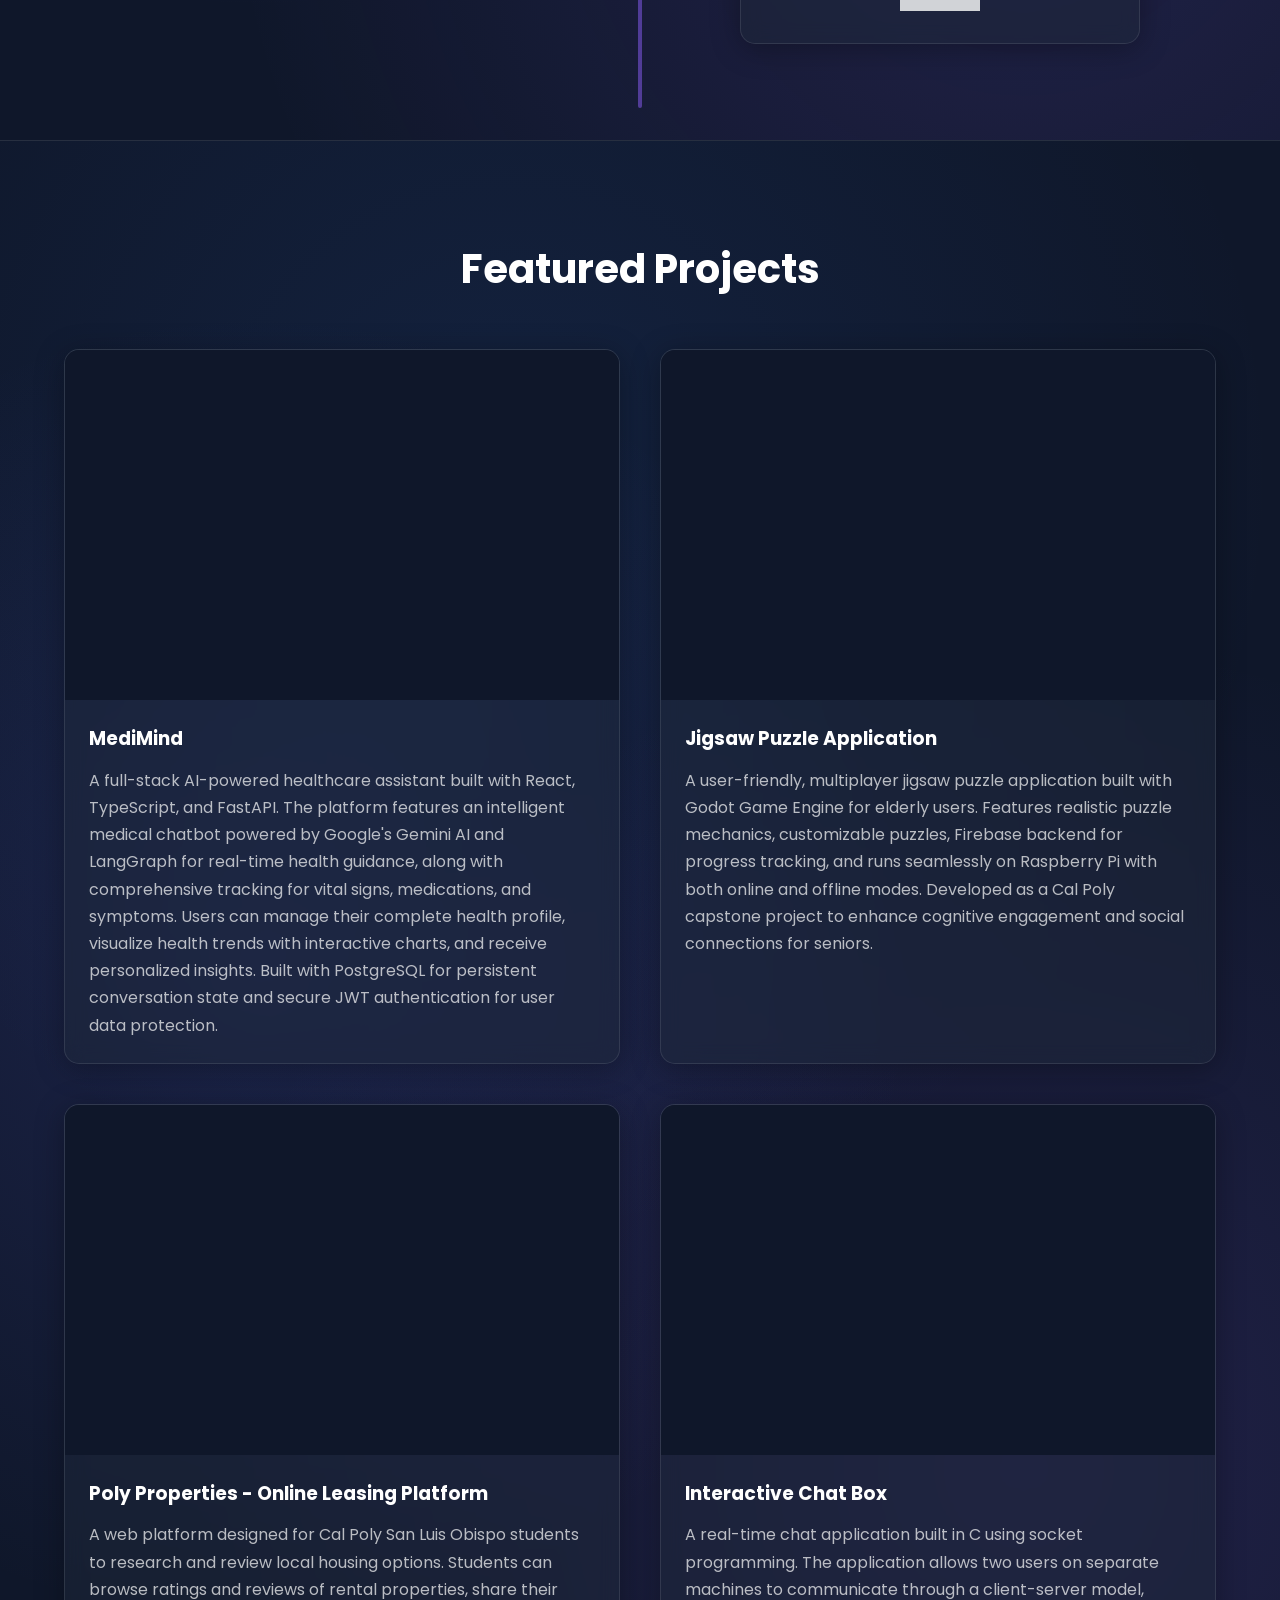
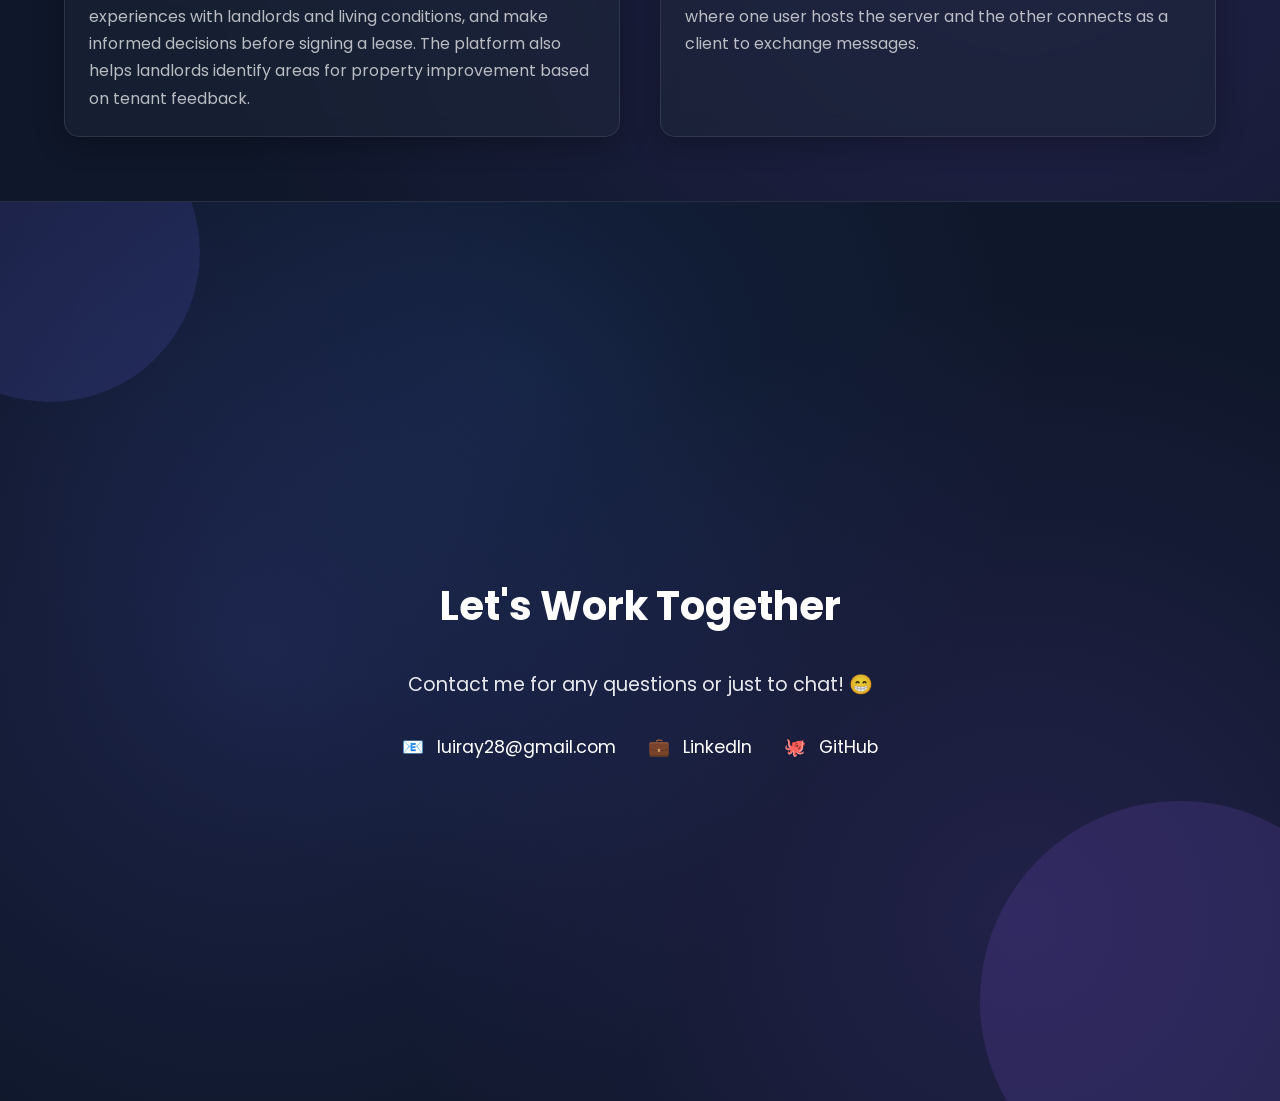
==== commit 9d2b1e41: "Added MediMind to Projects" ====
--- a/index.html
+++ b/index.html
@@ -181,6 +181,28 @@
         <h2>Featured Projects</h2>
         <div class="projects-grid">
           <div class="project-card">
+            <div class="project-video">
+              <video autoplay loop muted playsinline>
+                <source src="videos/MediMindDemo.mp4" type="video/mp4" />
+                Your browser does not support the video tag.
+              </video>
+            </div>
+            <div class="project-content">
+              <h3>MediMind</h3>
+              <p>
+                A full-stack AI-powered healthcare assistant built with React,
+                TypeScript, and FastAPI. The platform features an intelligent
+                medical chatbot powered by Google's Gemini AI and LangGraph for
+                real-time health guidance, along with comprehensive tracking for
+                vital signs, medications, and symptoms. Users can manage their
+                complete health profile, visualize health trends with
+                interactive charts, and receive personalized insights. Built
+                with PostgreSQL for persistent conversation state and secure JWT
+                authentication for user data protection.
+              </p>
+            </div>
+          </div>
+          <div class="project-card">
             <div class="project-video pdf-thumbnail">
               <video autoplay loop muted playsinline>
                 <source src="videos/JigsawDemo.mp4" type="video/mp4" />
@@ -265,35 +287,6 @@
               </p>
             </div>
           </div>
-          <div class="project-card">
-            <div class="project-image pdf-thumbnail">
-              <img src="images/DMM.png" alt="Digital MultiMeter" />
-              <div class="pdf-hover-overlay">
-                <button class="view-pdf-btn" data-pdf="assets/P2DMM.pdf">
-                  📄 View Report
-                </button>
-              </div>
-            </div>
-            <div class="project-content">
-              <h3>Digital MultiMeter</h3>
-              <p>
-                A digital multimeter implementation using the STM32L476
-                NUCLEO-L467RG Development Board. The system measures AC and DC
-                voltages (0-3.3V), frequency, peak-to-peak voltage, and true RMS
-                voltage for various waveforms including sine, triangle,
-                sawtooth, and square waves. Measurements are displayed via USART
-                terminal with visual bar graphs, achieving accuracy within 10mV
-                for voltage and 1Hz for frequency.
-              </p>
-              <!-- Mobile button - BELOW content -->
-              <button
-                class="view-pdf-btn mobile-btn"
-                data-pdf="assets/P2DMM.pdf"
-              >
-                📄 View Report
-              </button>
-            </div>
-          </div>
         </div>
       </div>
     </section>
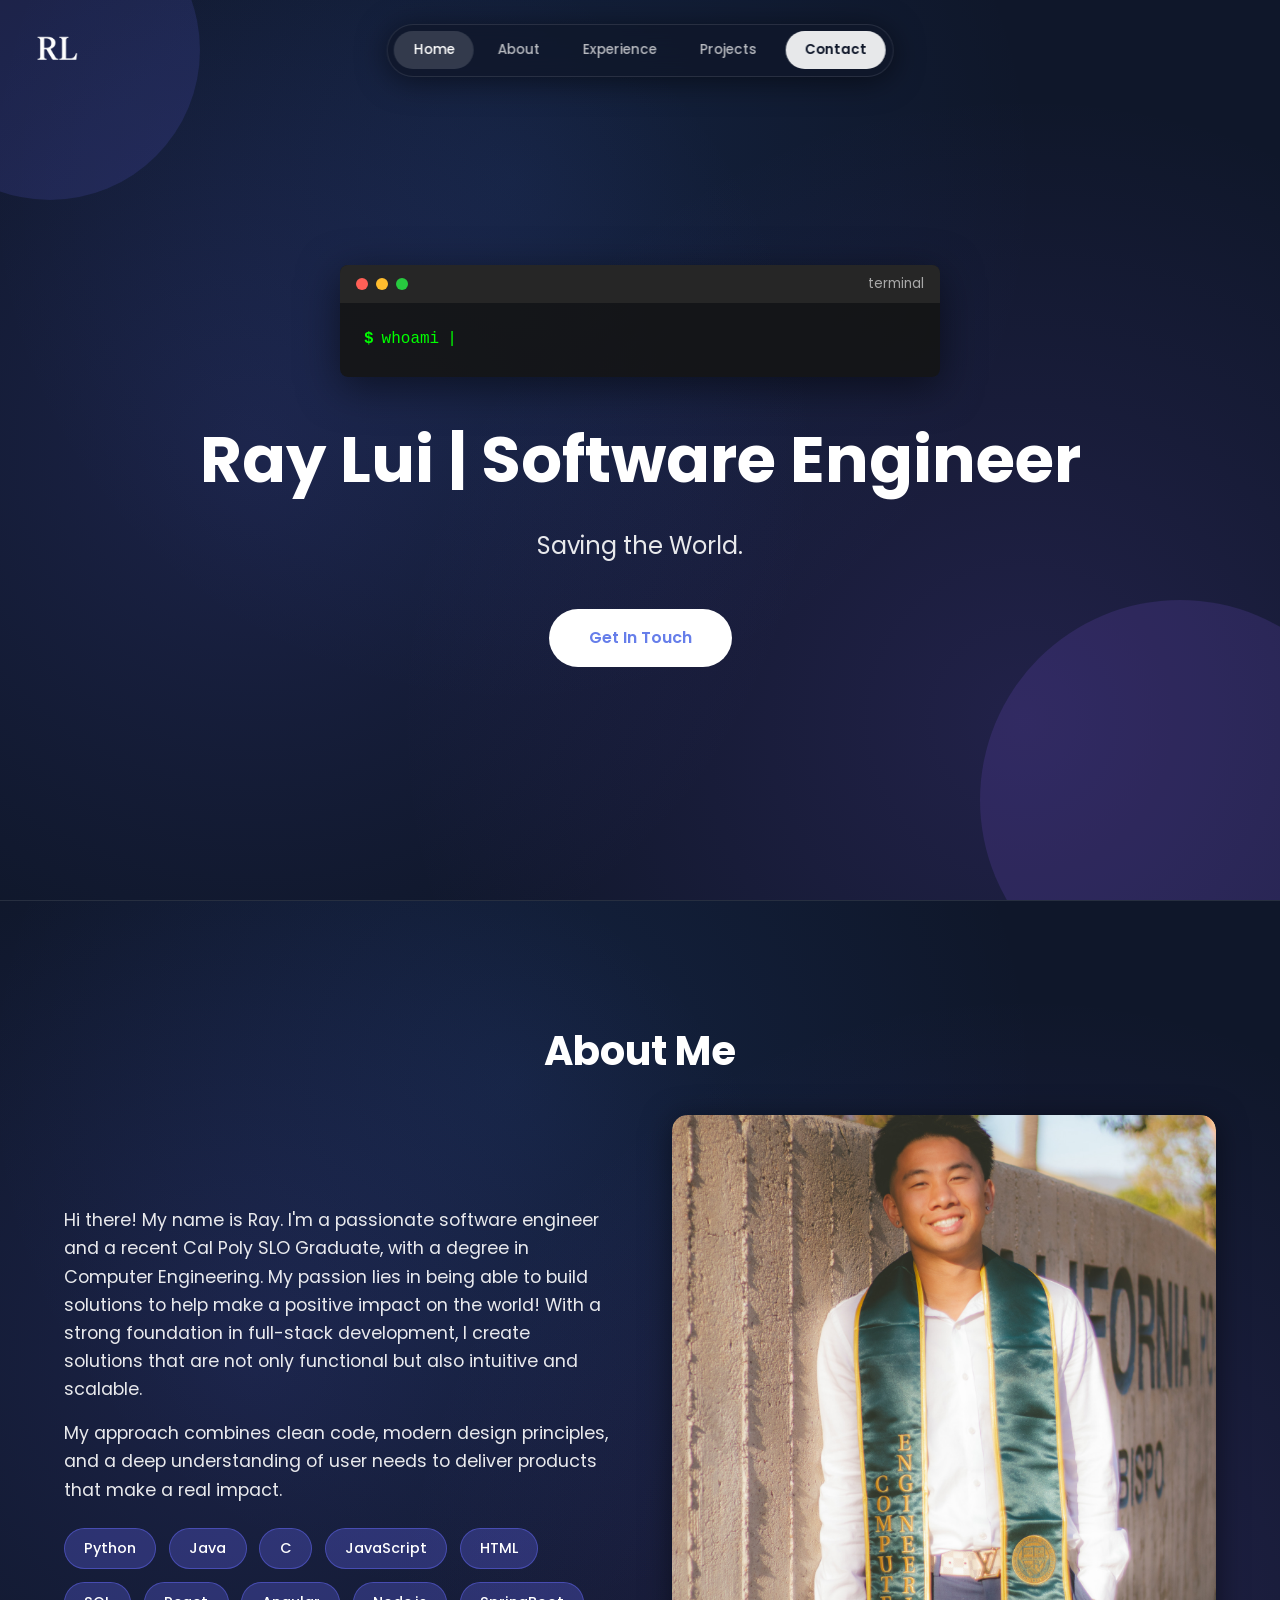
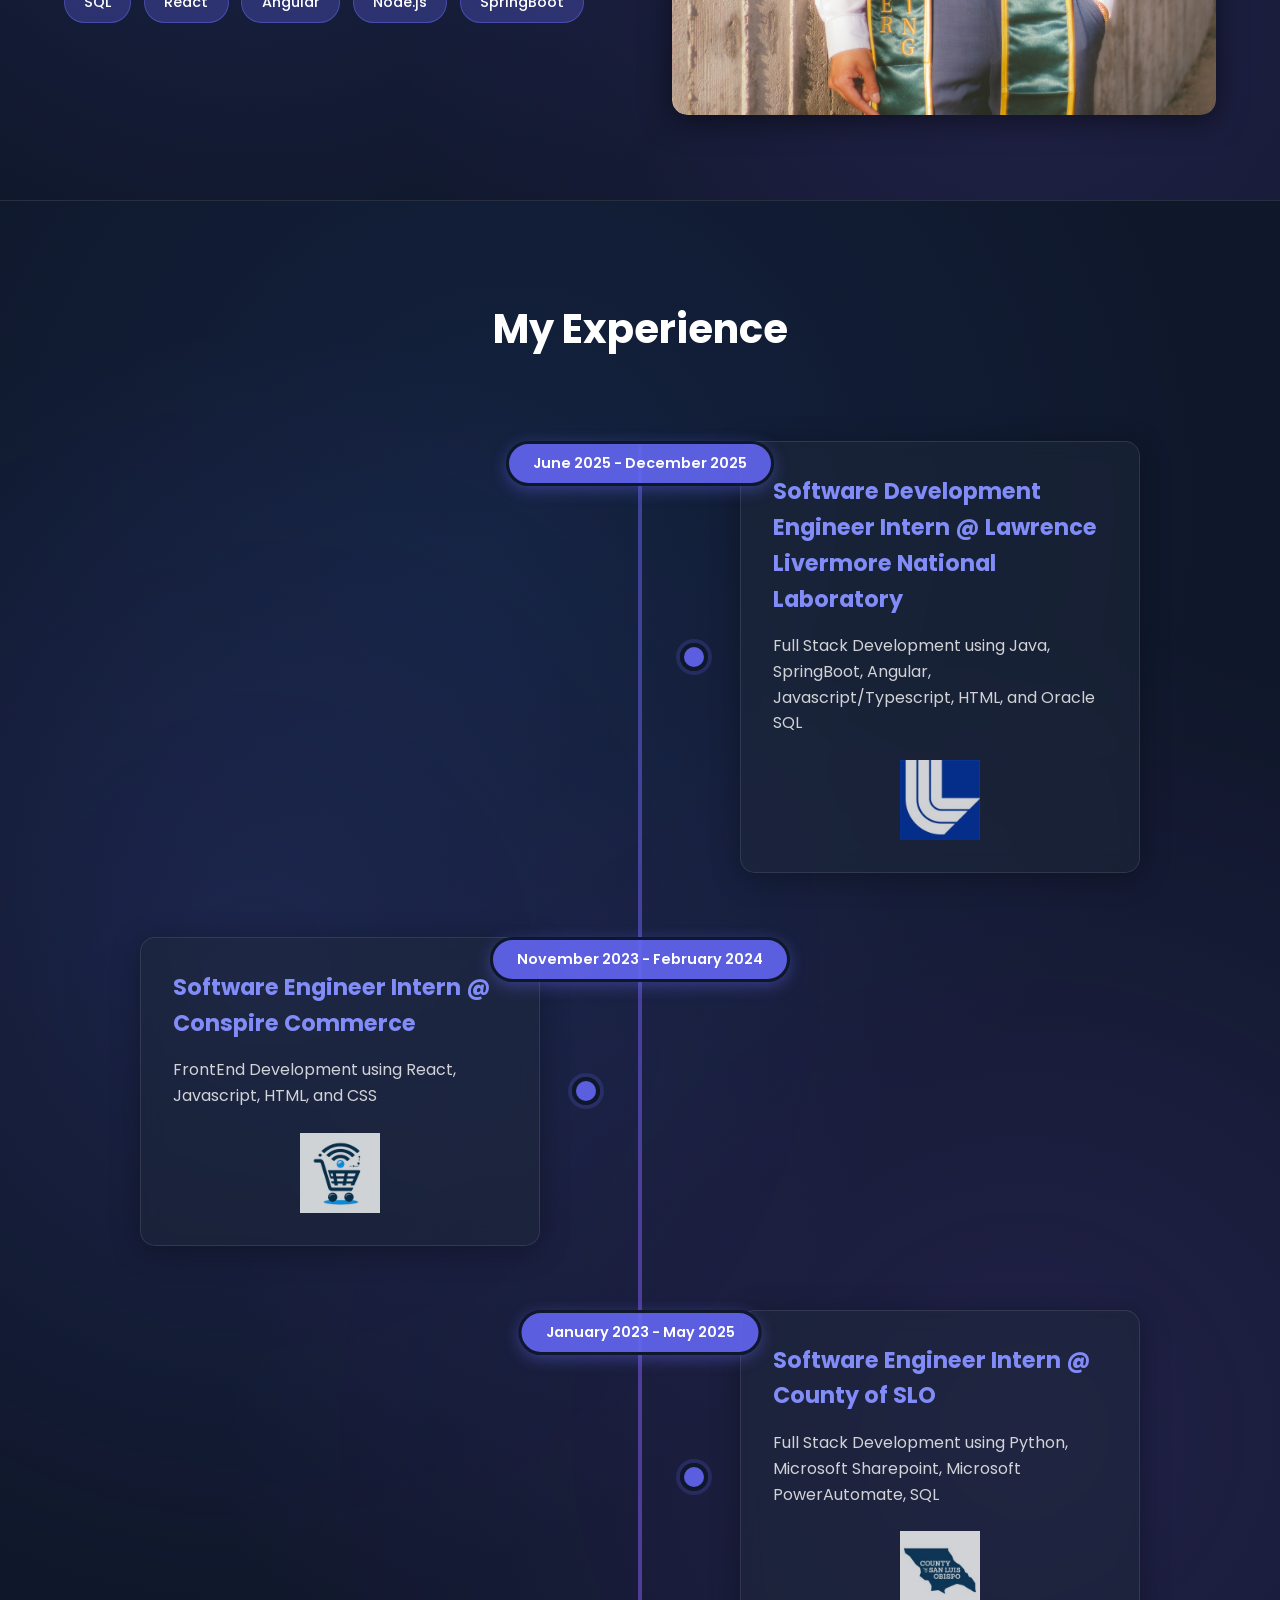
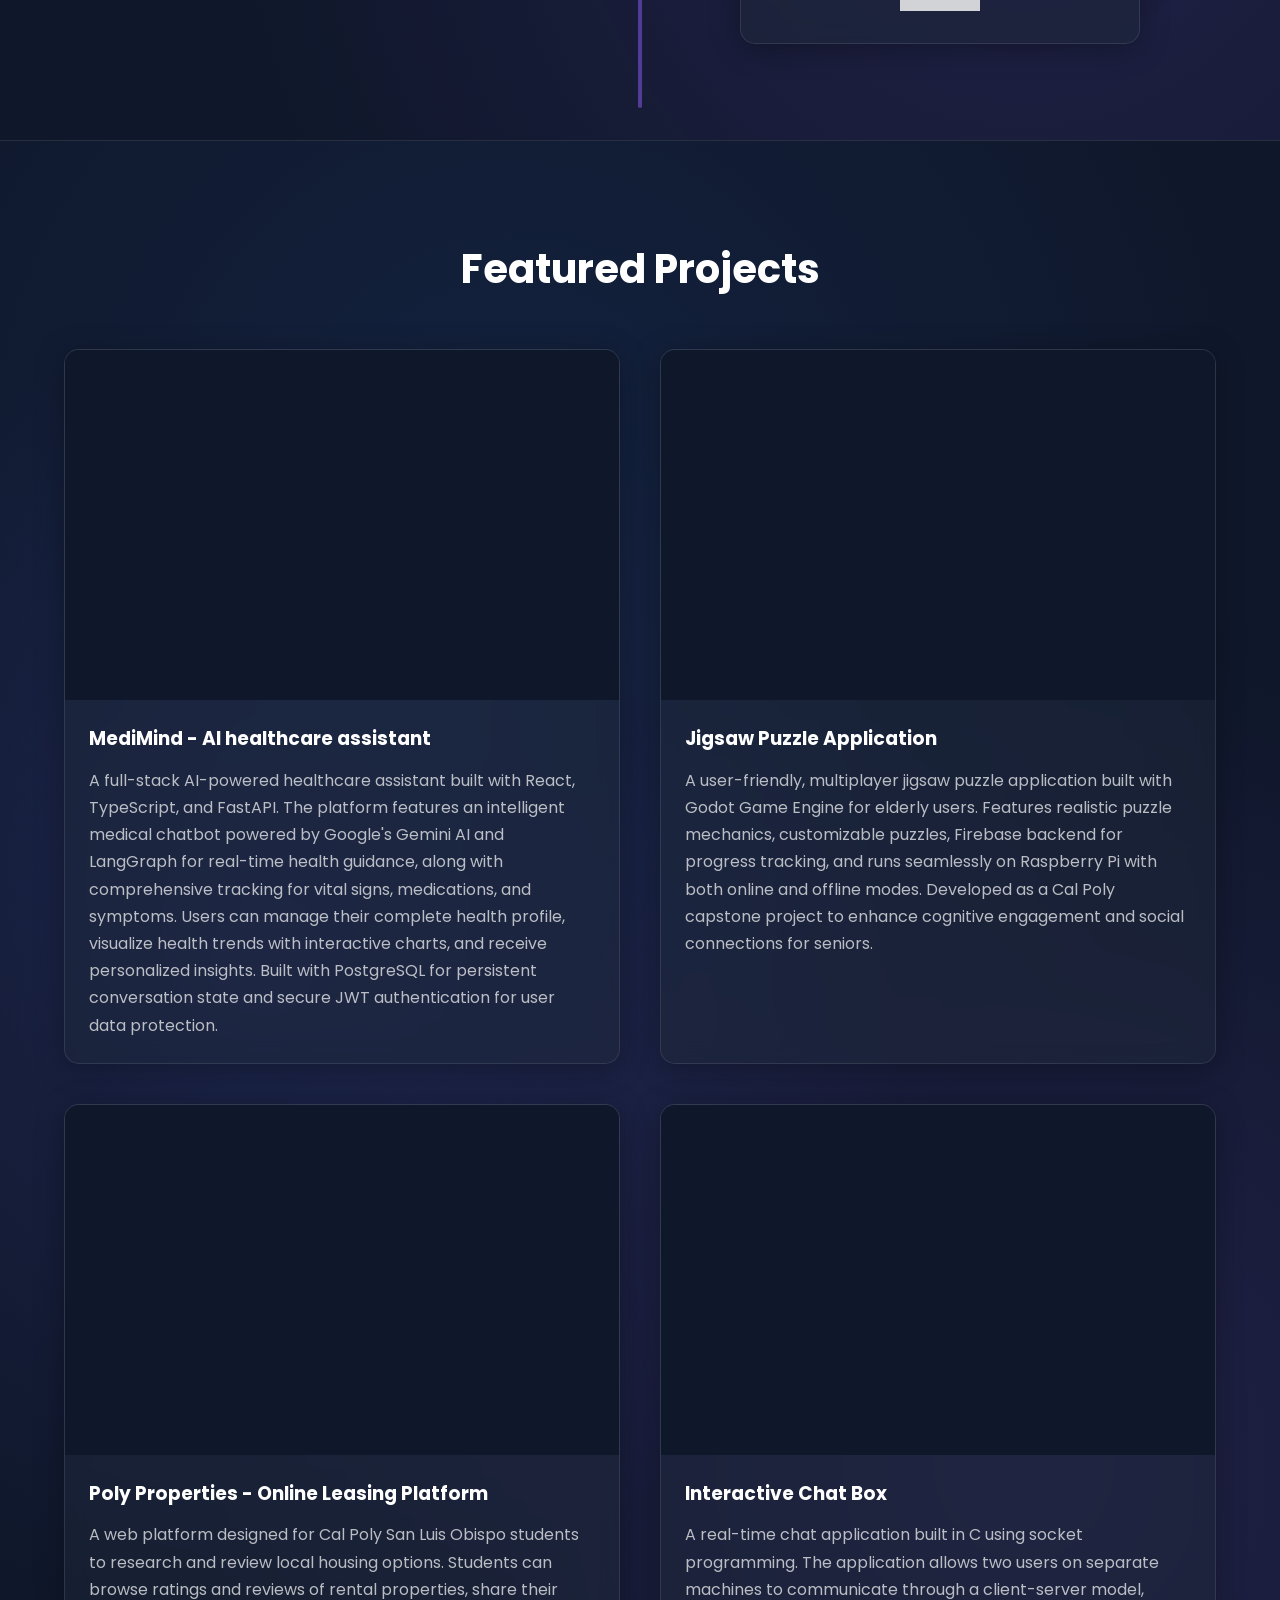
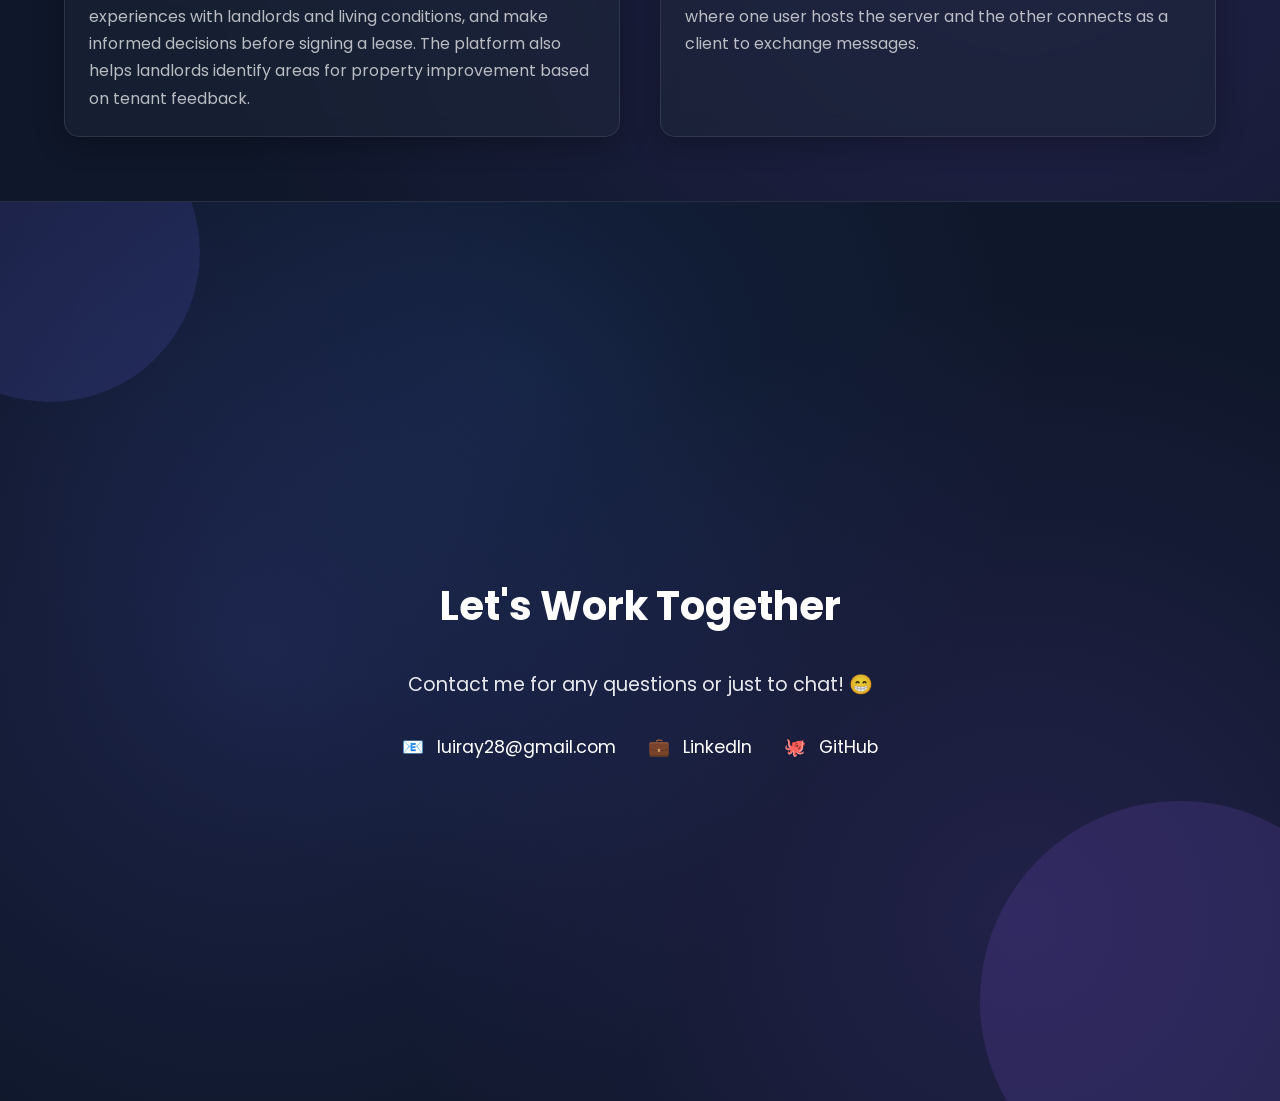
==== commit 9d3fb581: "Edit to title of MediMind" ====
--- a/index.html
+++ b/index.html
@@ -188,7 +188,7 @@
               </video>
             </div>
             <div class="project-content">
-              <h3>MediMind</h3>
+              <h3>MediMind - AI healthcare assistant</h3>
               <p>
                 A full-stack AI-powered healthcare assistant built with React,
                 TypeScript, and FastAPI. The platform features an intelligent
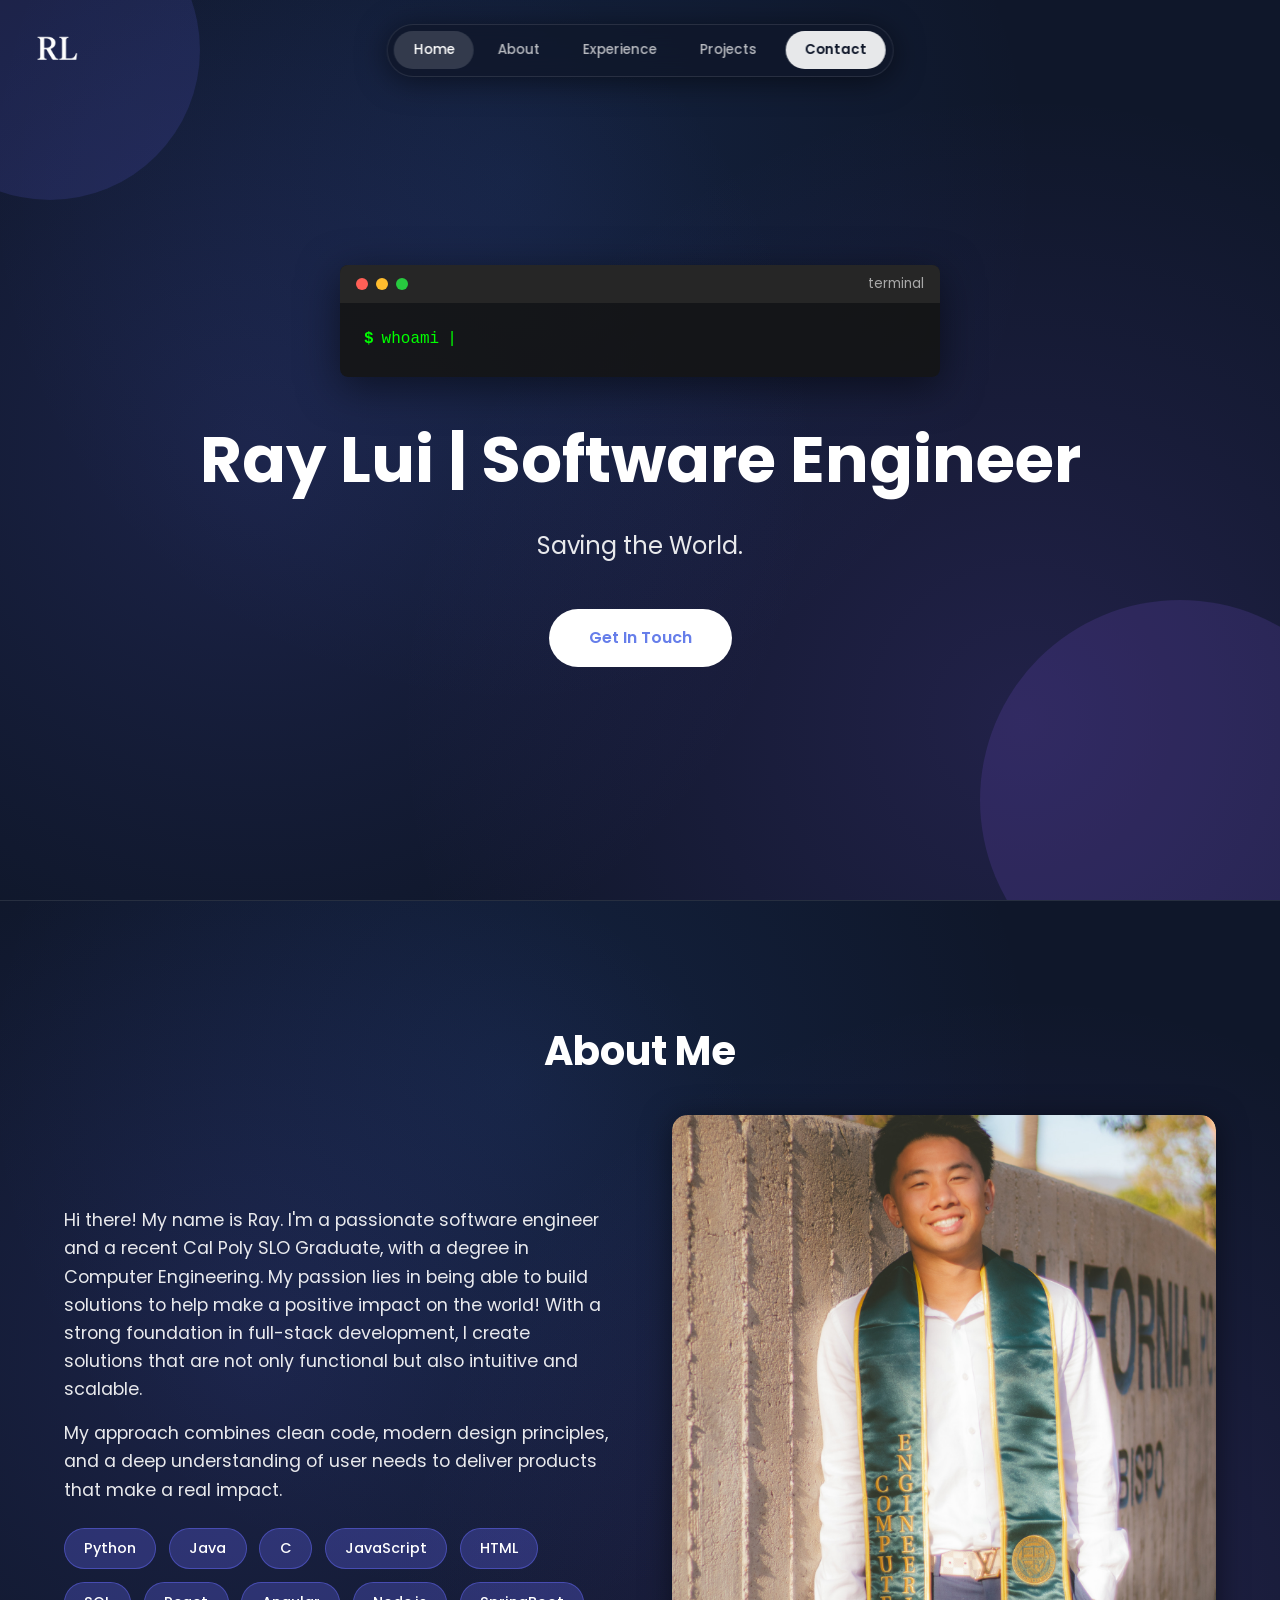
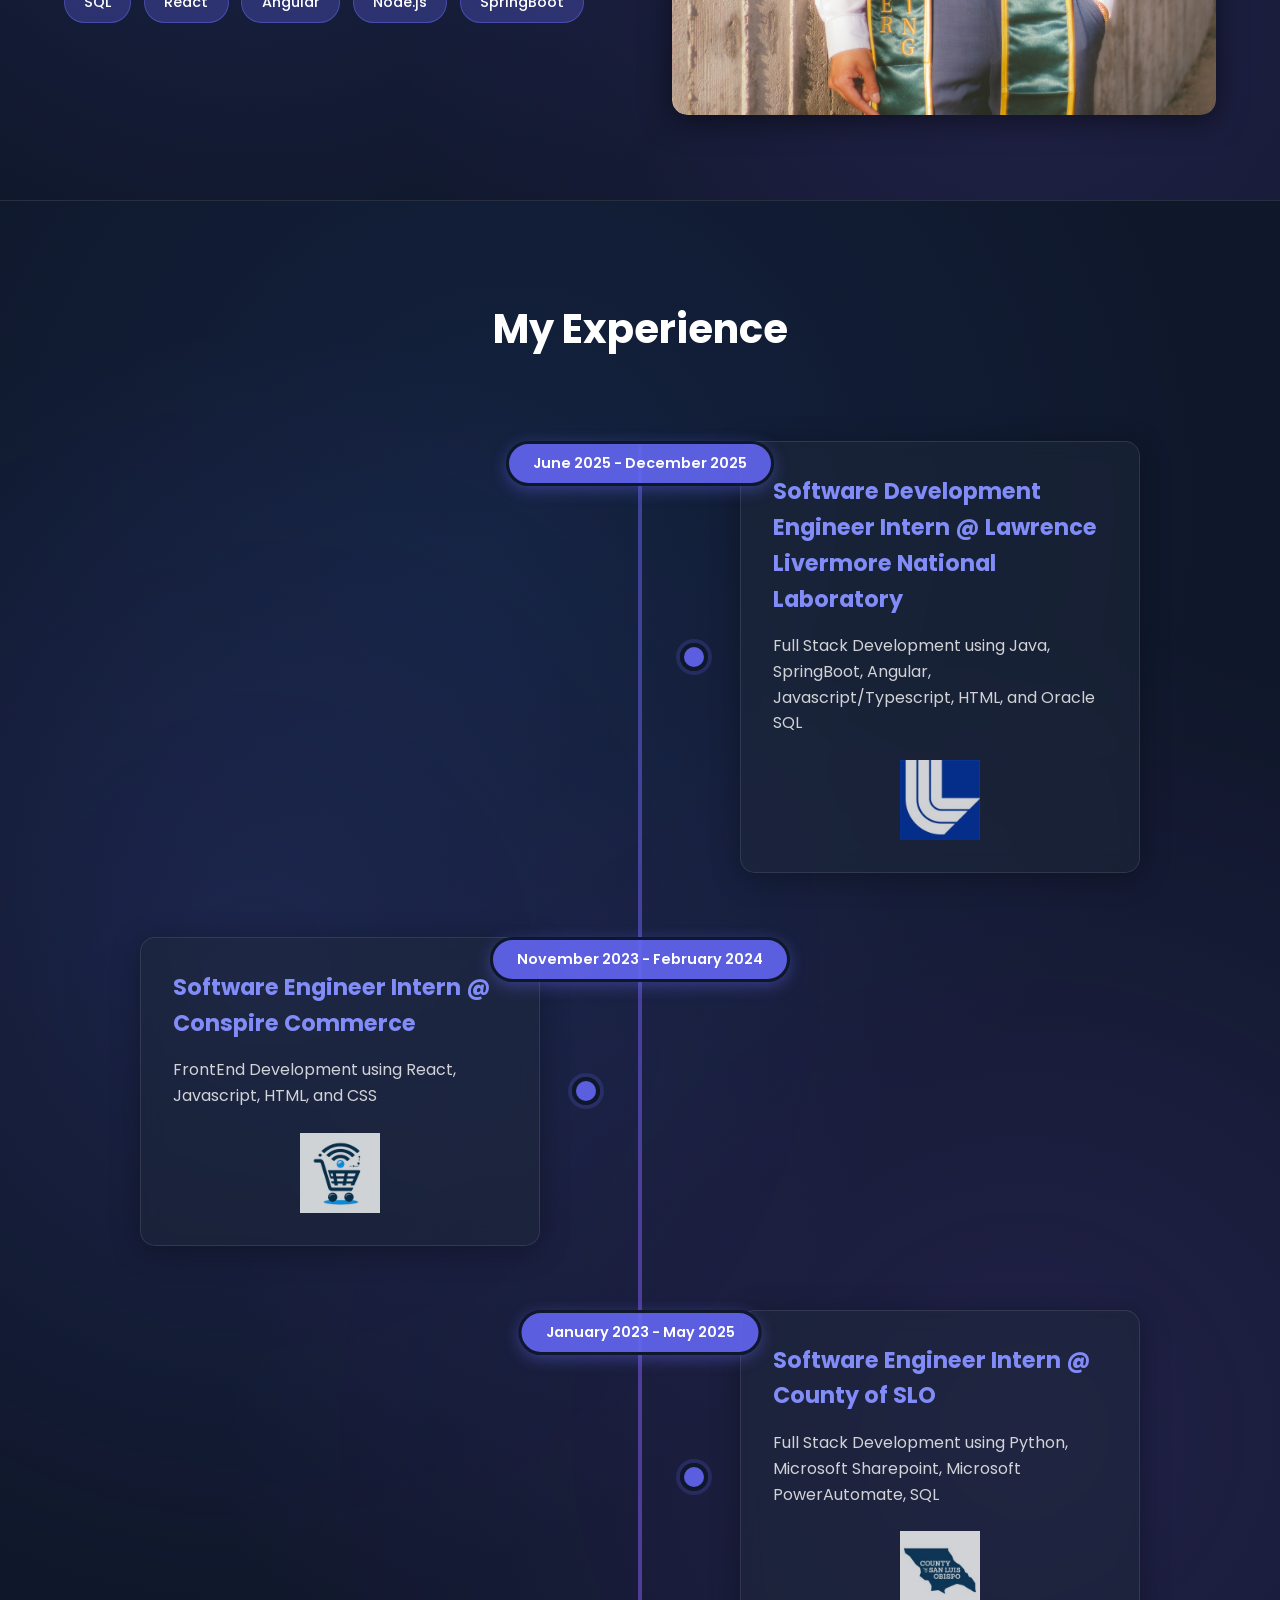
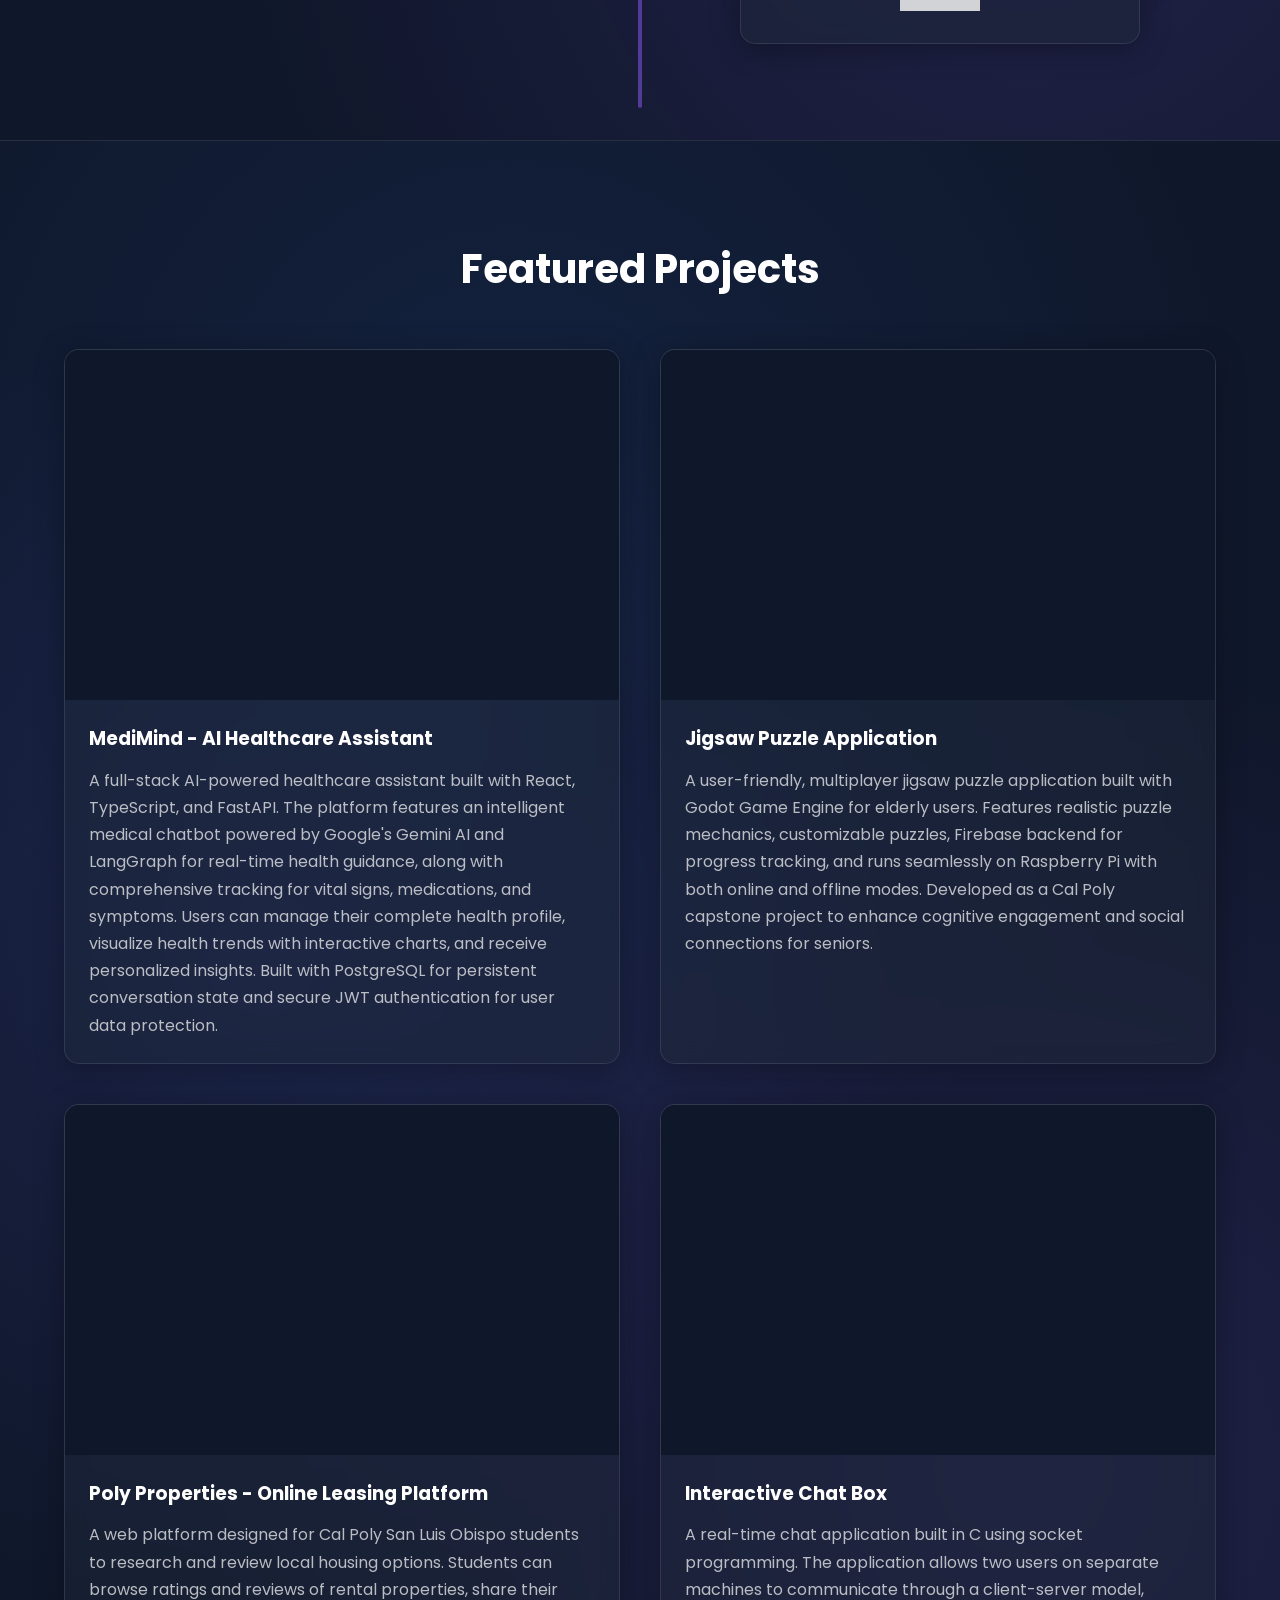
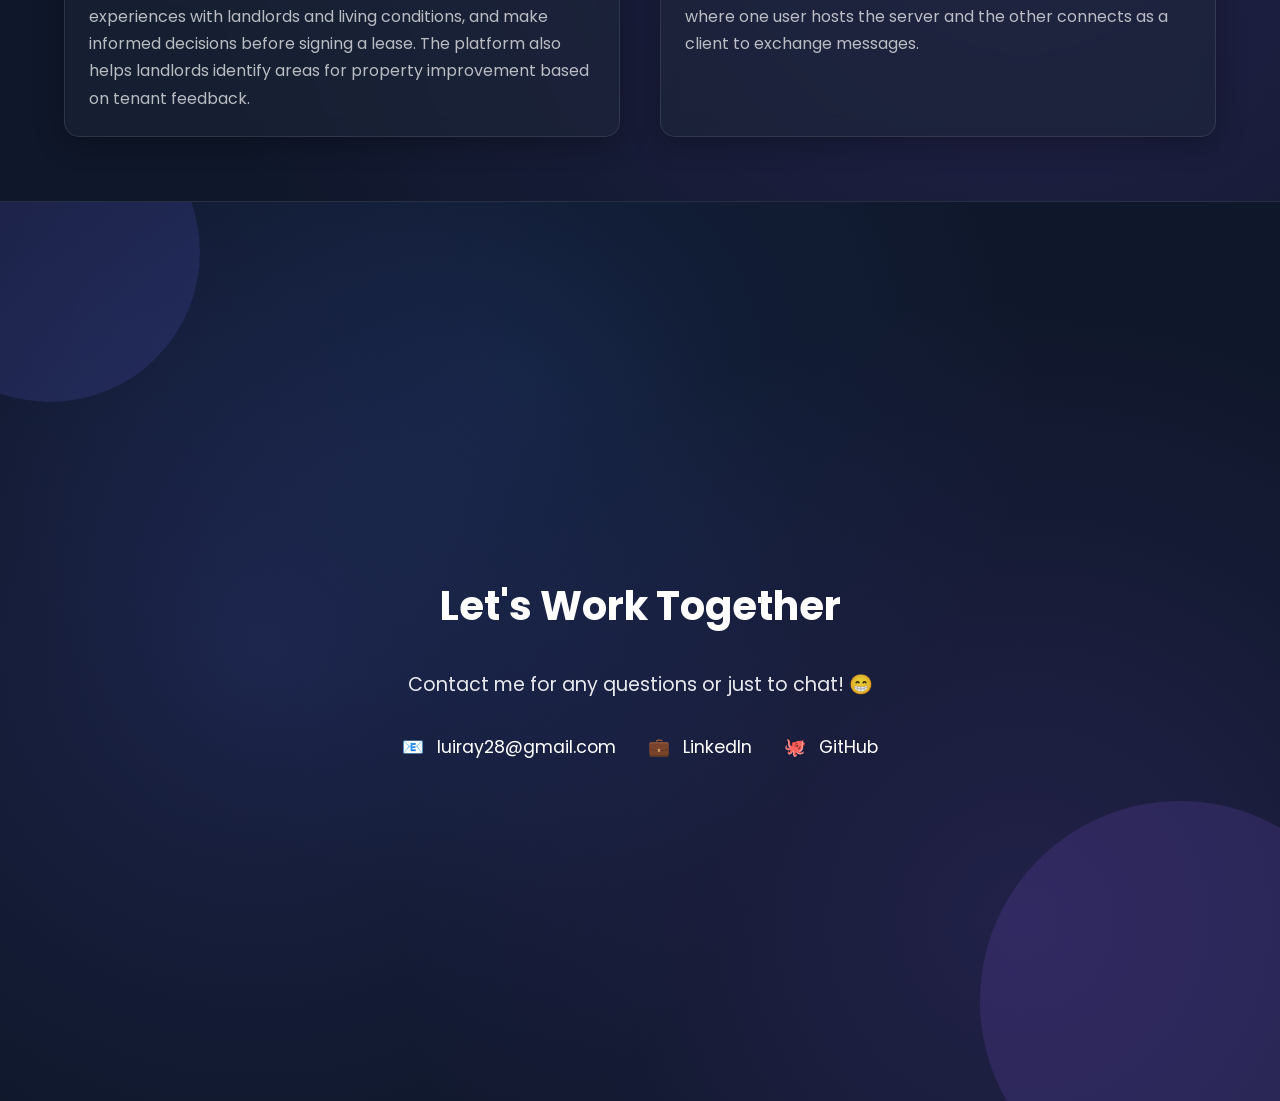
==== commit d73b14b2: "Edit to MediMind Title" ====
--- a/index.html
+++ b/index.html
@@ -188,7 +188,7 @@
               </video>
             </div>
             <div class="project-content">
-              <h3>MediMind - AI healthcare assistant</h3>
+              <h3>MediMind - AI Healthcare Assistant</h3>
               <p>
                 A full-stack AI-powered healthcare assistant built with React,
                 TypeScript, and FastAPI. The platform features an intelligent
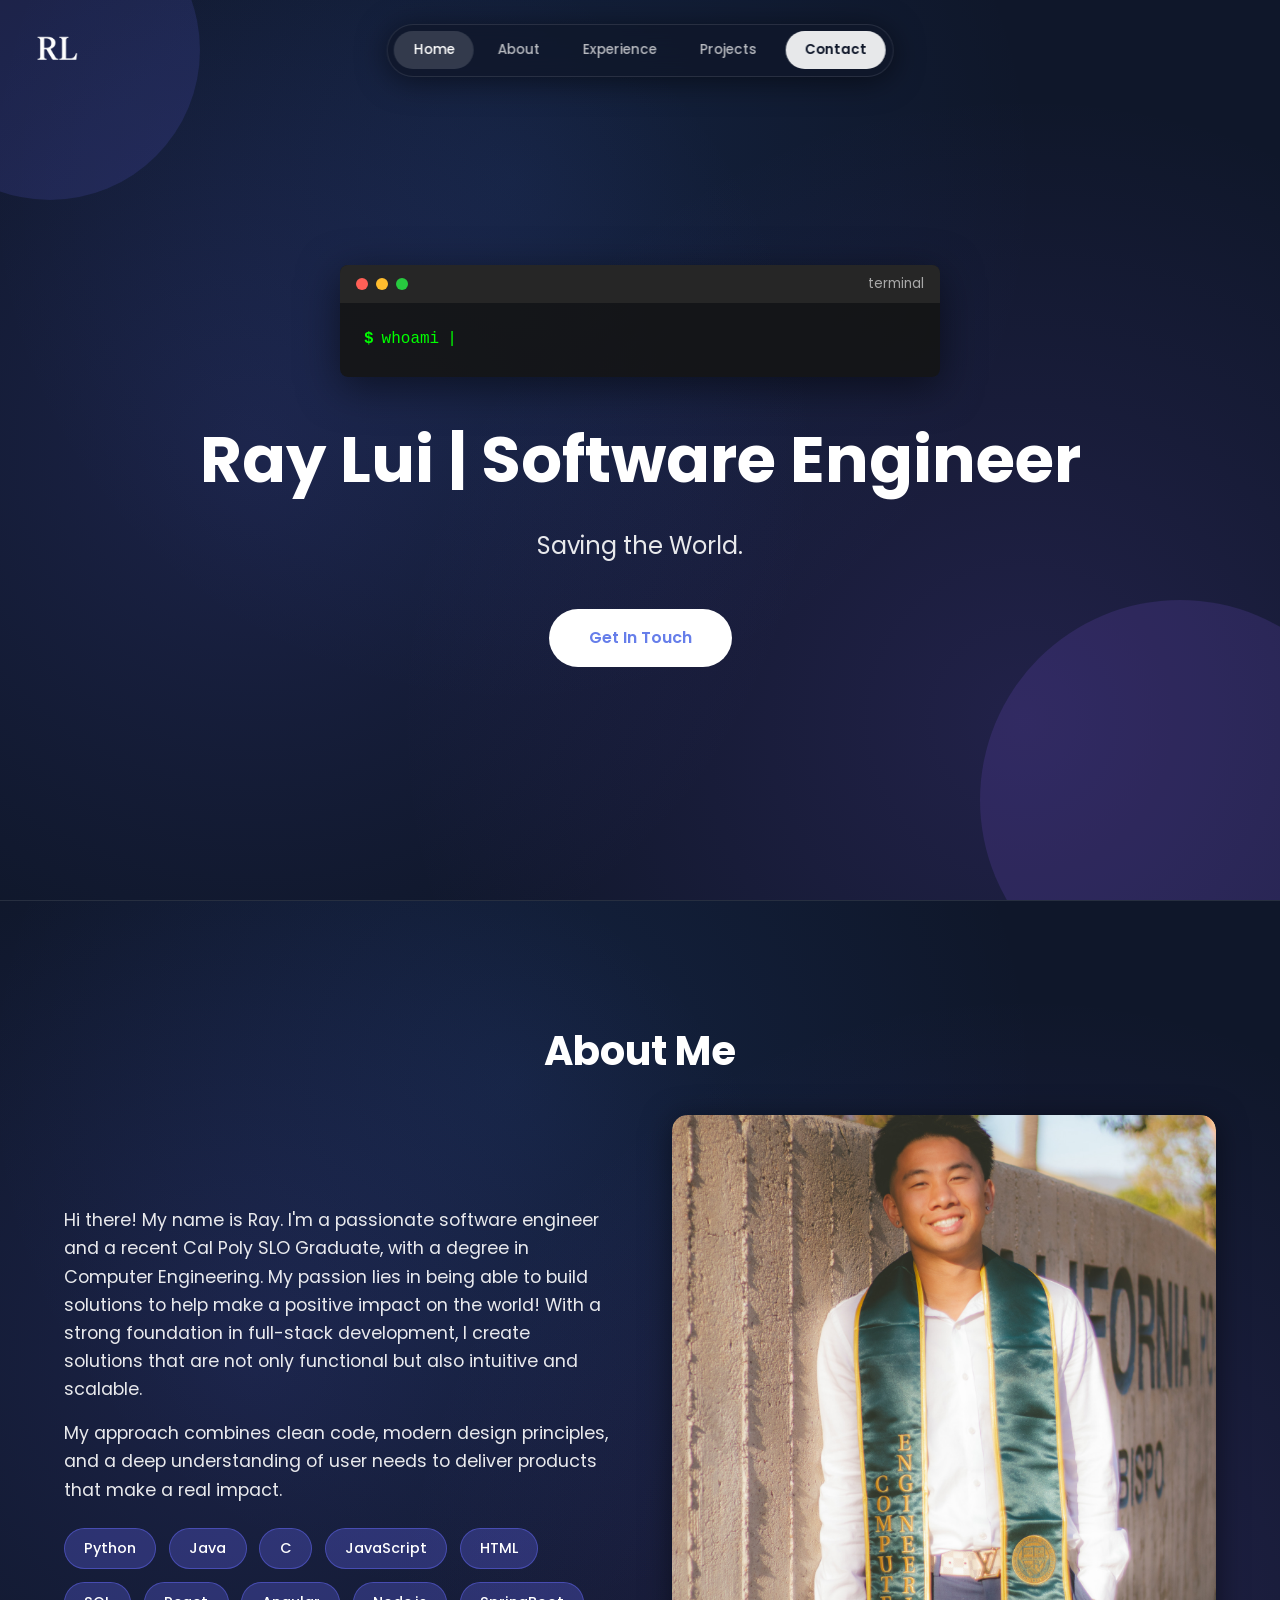
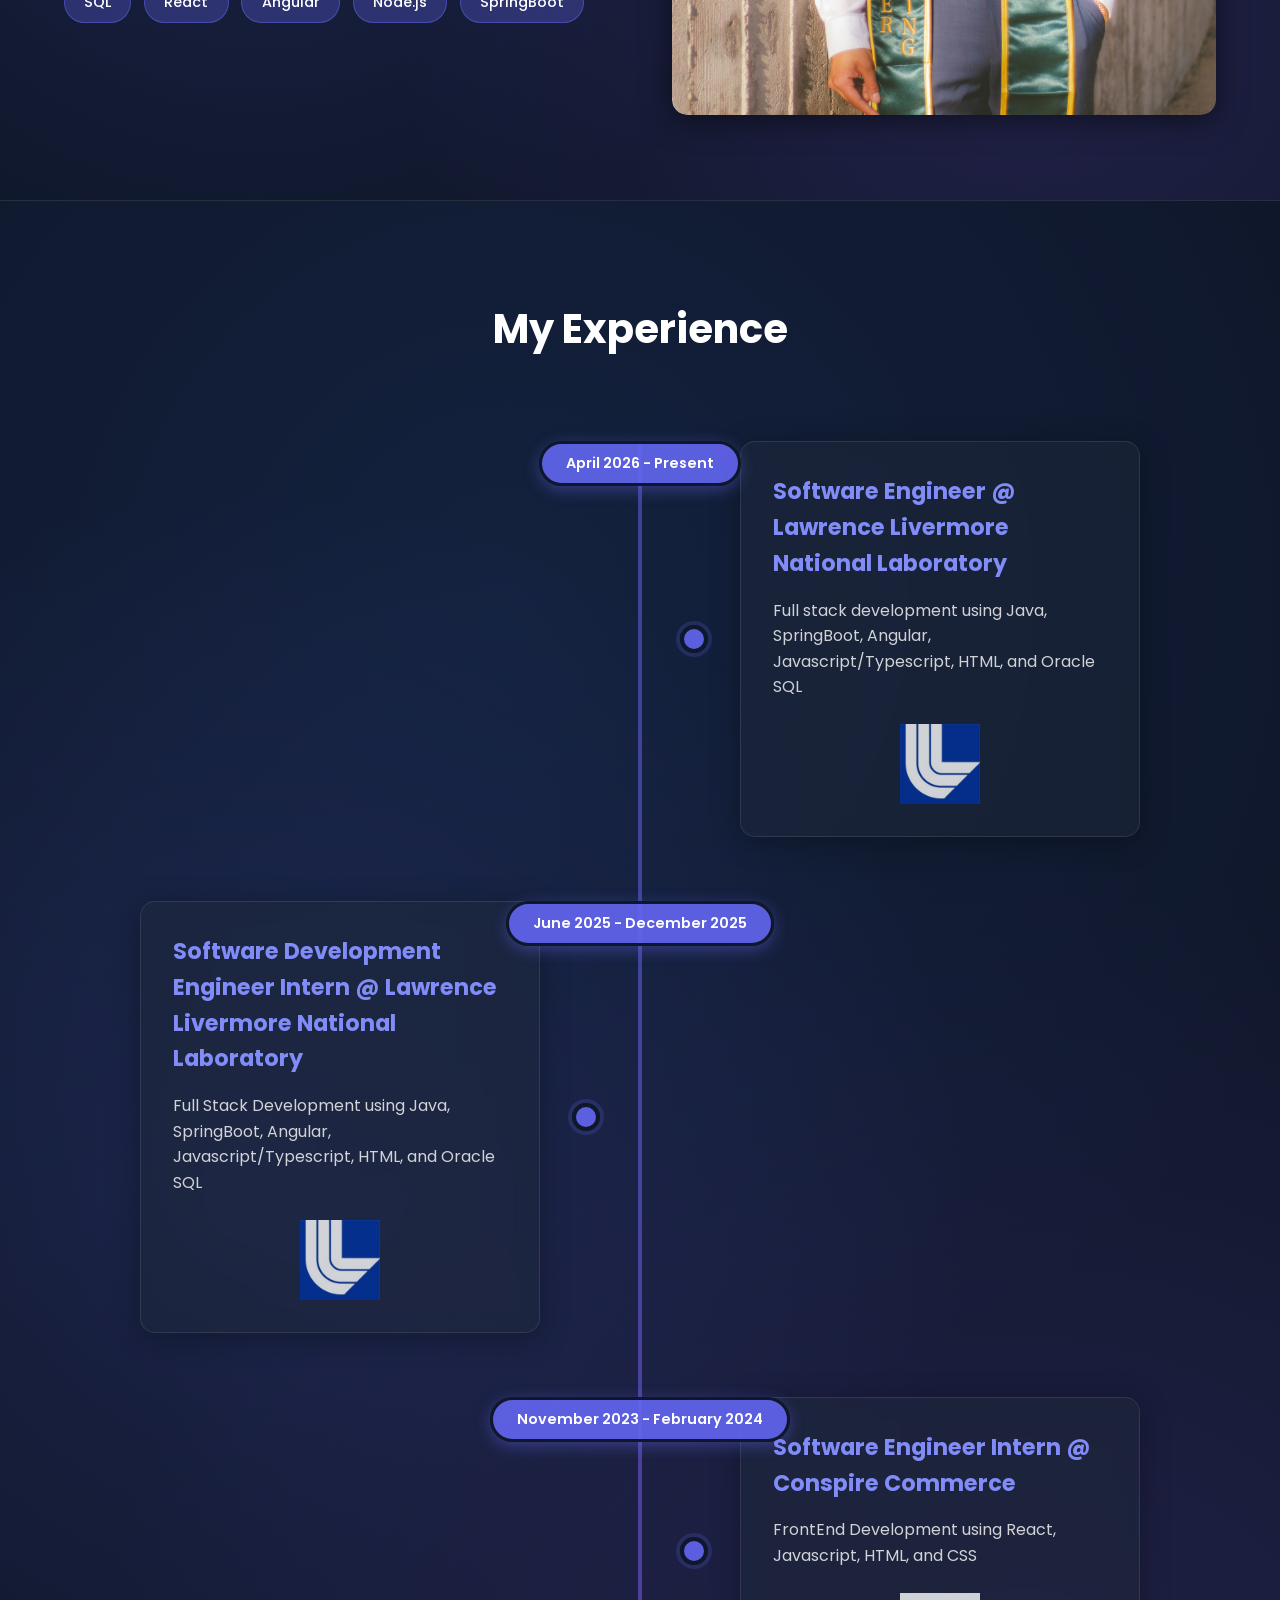
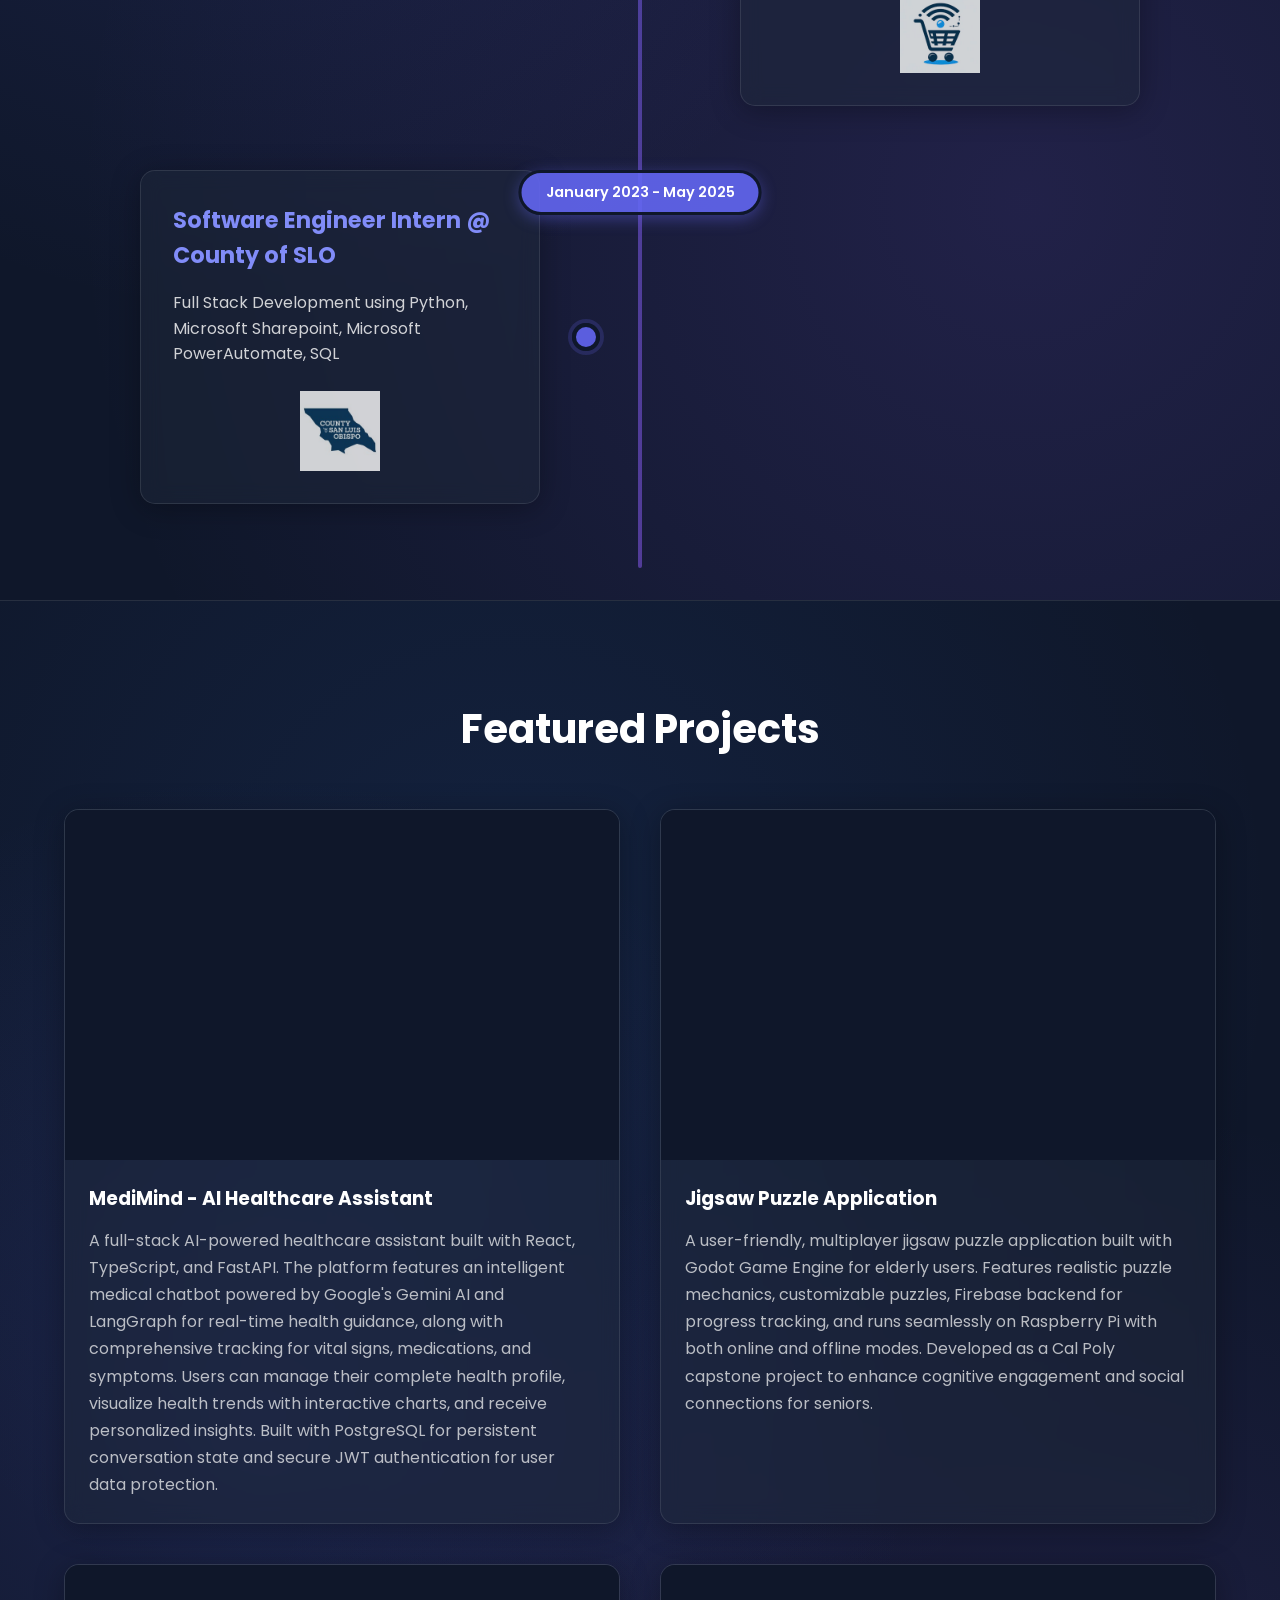
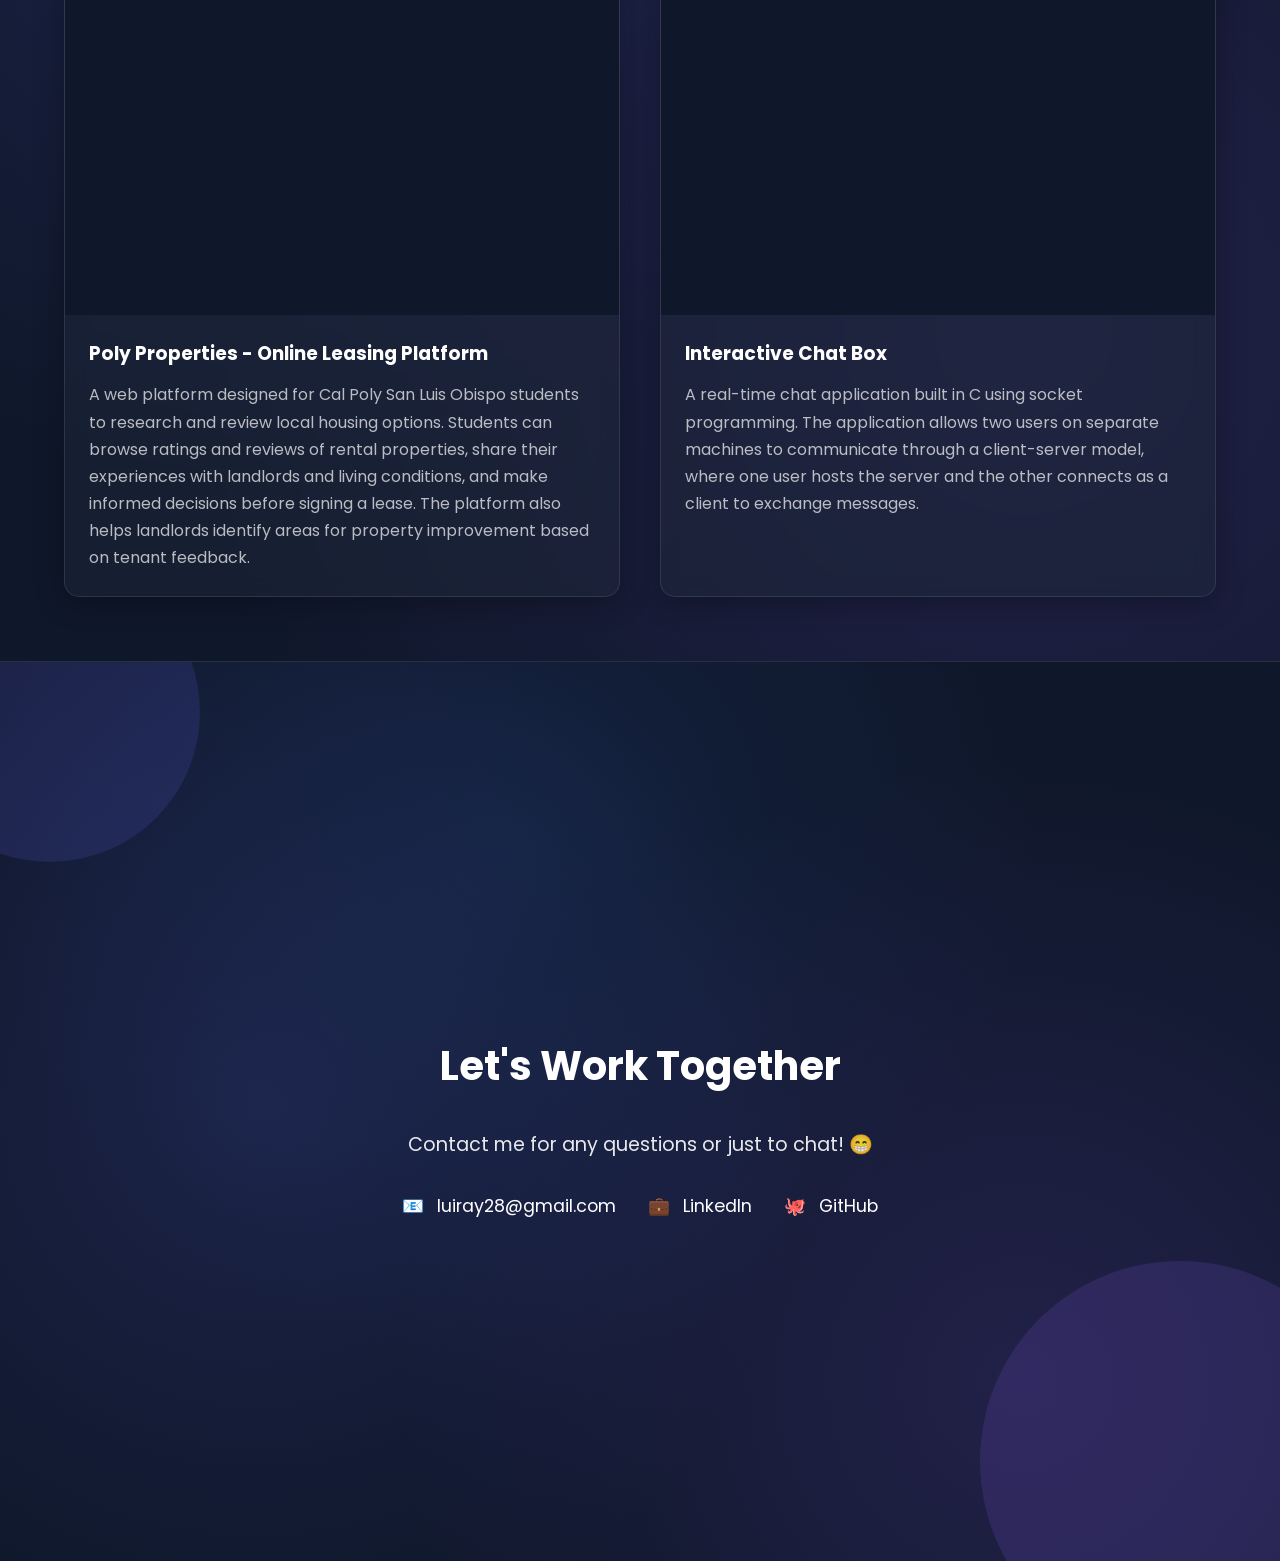
==== commit a2c88f21: "Added FT experience" ====
--- a/index.html
+++ b/index.html
@@ -114,6 +114,27 @@
         <h2>My Experience</h2>
         <div class="timeline">
           <div class="timeline-item">
+            <div class="timeline-date">April 2026 - Present</div>
+            <div class="timeline-content">
+              <div class="service-card">
+                <h3>
+                  Software Engineer @ Lawrence Livermore National Laboratory
+                </h3>
+                <p>
+                  Full stack development using Java, SpringBoot, Angular,
+                  Javascript/Typescript, HTML, and Oracle SQL
+                </p>
+                <div class="company-logo">
+                  <img
+                    src="images/lawrence_livermore_national_laboratory_logo.jpeg"
+                    alt="LLNL Logo"
+                  />
+                </div>
+              </div>
+            </div>
+          </div>
+
+          <div class="timeline-item">
             <div class="timeline-date">June 2025 - December 2025</div>
             <div class="timeline-content">
               <div class="service-card">
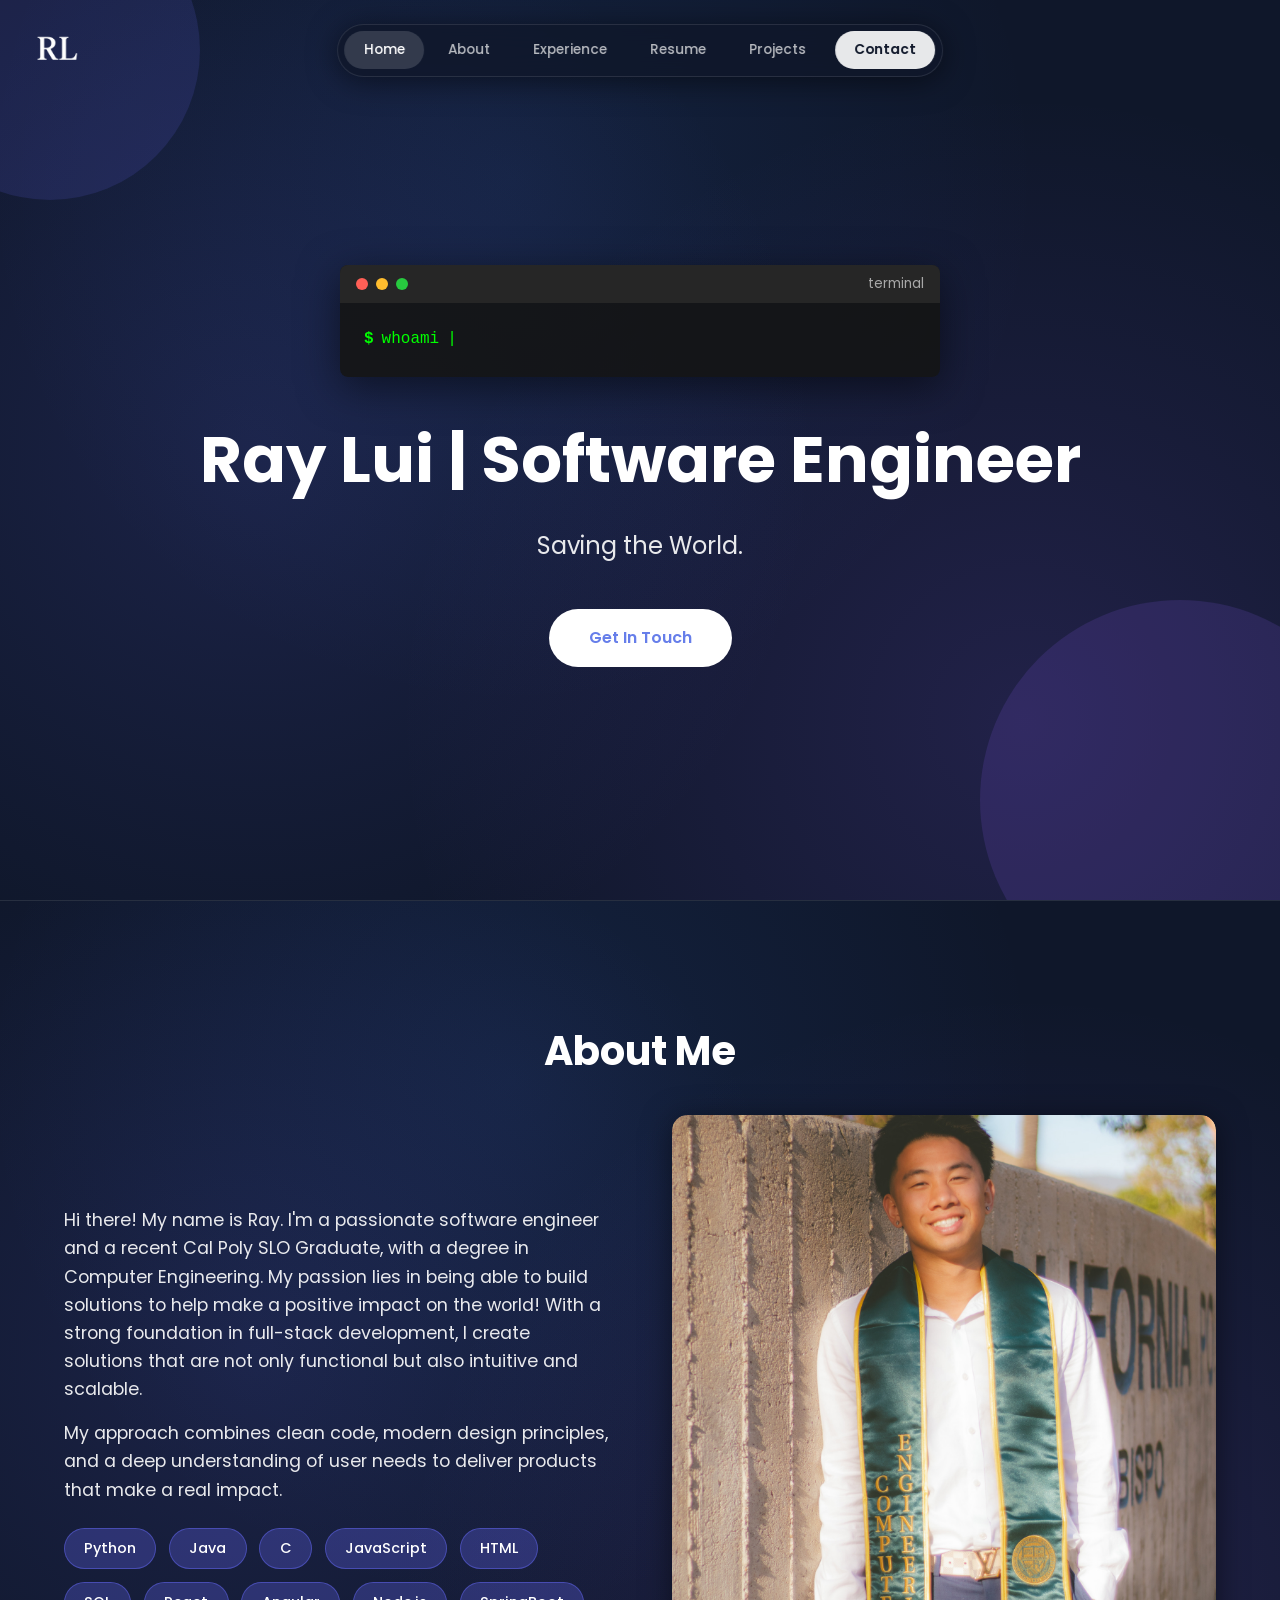
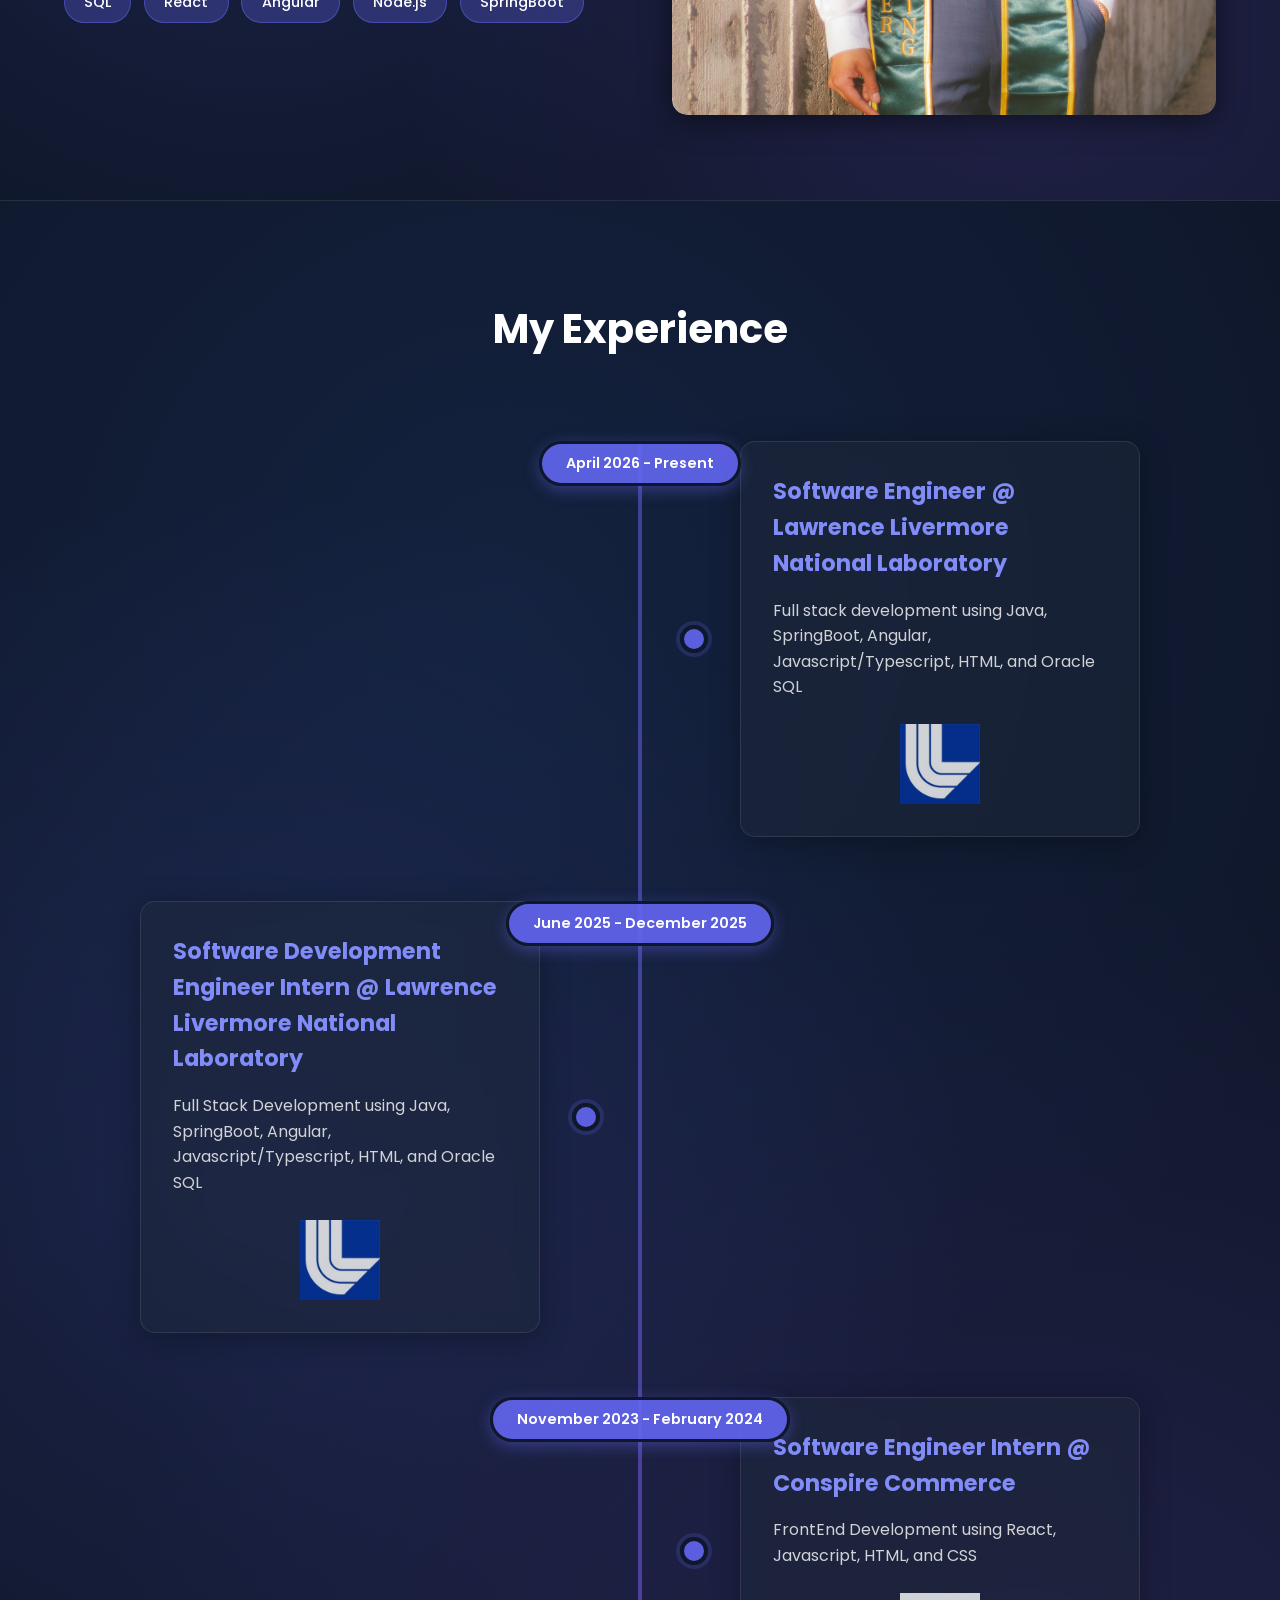
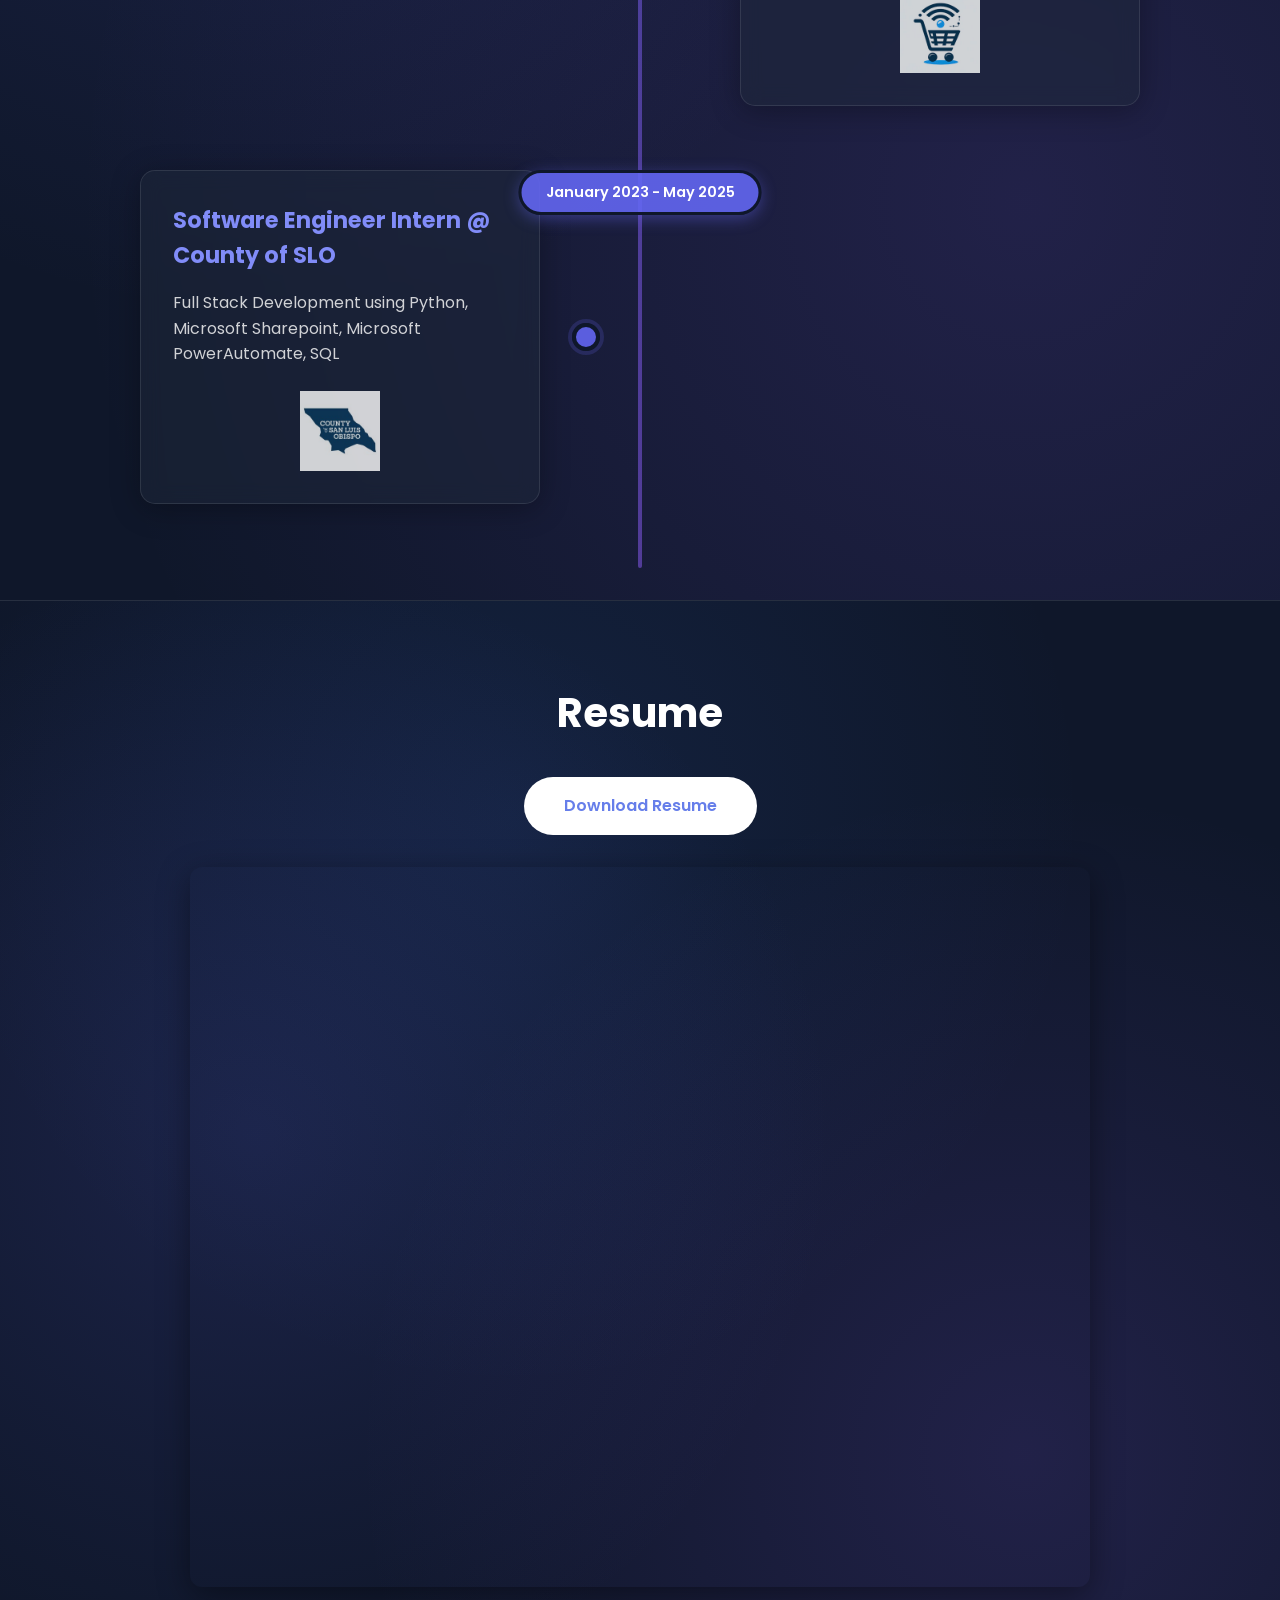
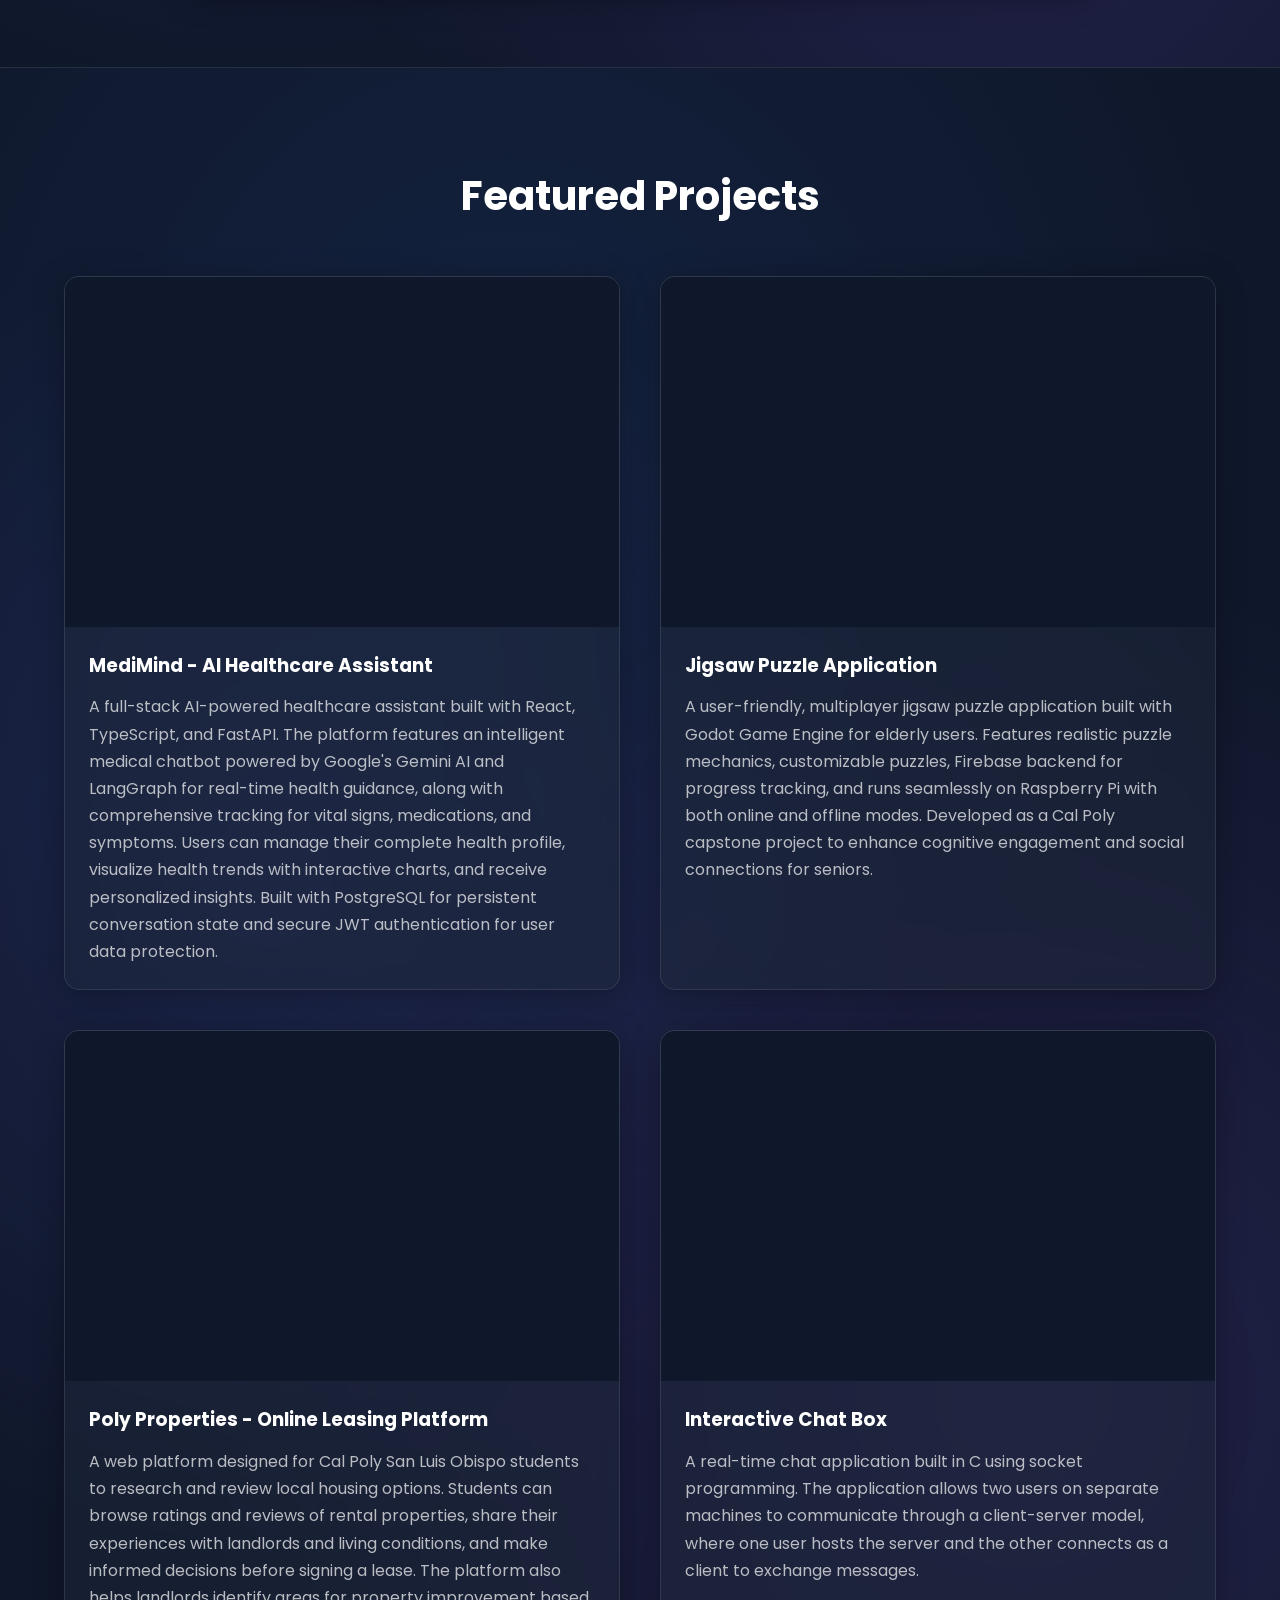
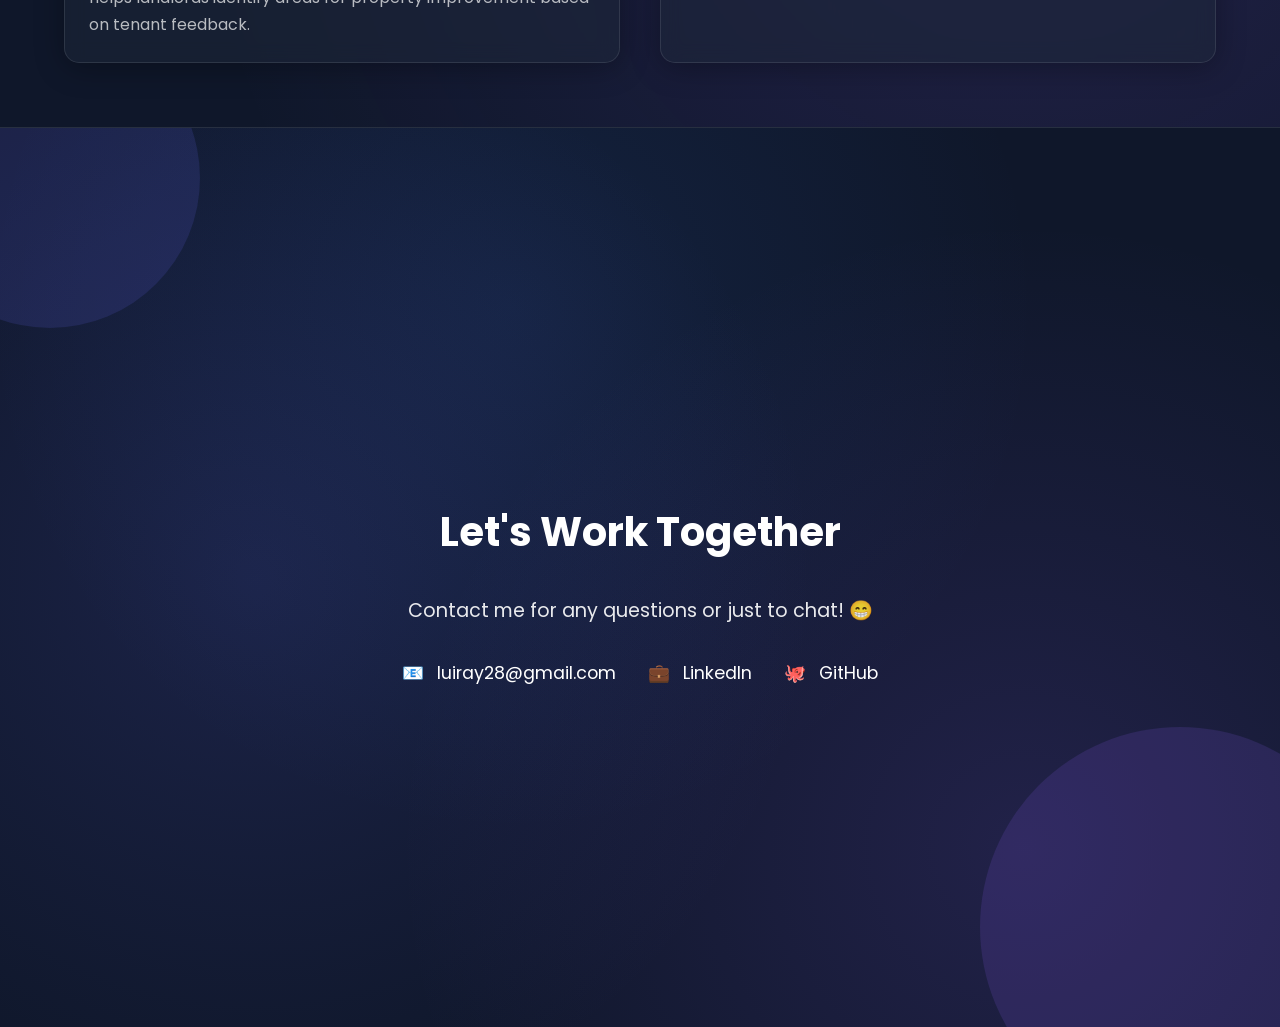
==== commit 1cf9b936: "Added resume section, FT LLNL experience, and updated PolyProperties video - Added Software Engineer" ====
--- a/index.html
+++ b/index.html
@@ -28,6 +28,7 @@
         <a href="#home" class="nav-pill active">Home</a>
         <a href="#about" class="nav-pill">About</a>
         <a href="#experience" class="nav-pill">Experience</a>
+        <a href="#resume" class="nav-pill">Resume</a>
         <a href="#projects" class="nav-pill">Projects</a>
         <a href="#contact" class="nav-pill-cta">Contact</a>
       </div>
@@ -196,6 +197,19 @@
       </div>
     </section>
 
+    <!-- Resume Section -->
+    <section id="resume">
+      <div class="container">
+        <h2>Resume</h2>
+        <div class="resume-actions">
+          <a href="resume/RayLui_Resume.pdf" download class="cta-button">Download Resume</a>
+        </div>
+        <div class="resume-viewer">
+          <iframe src="resume/RayLui_Resume.pdf#zoom=75" title="Ray Lui Resume"></iframe>
+        </div>
+      </div>
+    </section>
+
     <!-- Projects Section -->
     <section id="projects">
       <div class="container">
@@ -258,7 +272,7 @@
           <div class="project-card">
             <div class="project-video pdf-thumbnail">
               <video autoplay loop muted playsinline>
-                <source src="videos/PolyPropertiesDemo.mp4" type="video/mp4" />
+                <source src="videos/PolyPropertiesDemo1.mov" type="video/mp4" />
                 Your browser does not support the video tag.
               </video>
               <div class="pdf-hover-overlay">
--- a/css/style.css
+++ b/css/style.css
@@ -640,6 +640,38 @@
      PROJECTS SECTION
      =========================== */
 
+#resume {
+  background: transparent;
+  border-top: 1px solid rgba(255, 255, 255, 0.1);
+  padding: 5rem 0;
+}
+
+#resume h2 {
+  color: #ffffff;
+}
+
+.resume-actions {
+  display: flex;
+  justify-content: center;
+  margin-bottom: 2rem;
+}
+
+.resume-viewer {
+  width: 100%;
+  max-width: 900px;
+  margin: 0 auto;
+  border-radius: 12px;
+  overflow: hidden;
+  box-shadow: 0 8px 32px rgba(0, 0, 0, 0.4);
+}
+
+.resume-viewer iframe {
+  width: 100%;
+  height: 80vh;
+  border: none;
+  display: block;
+}
+
 #projects {
   background: transparent;
   border-top: 1px solid rgba(255, 255, 255, 0.1);
